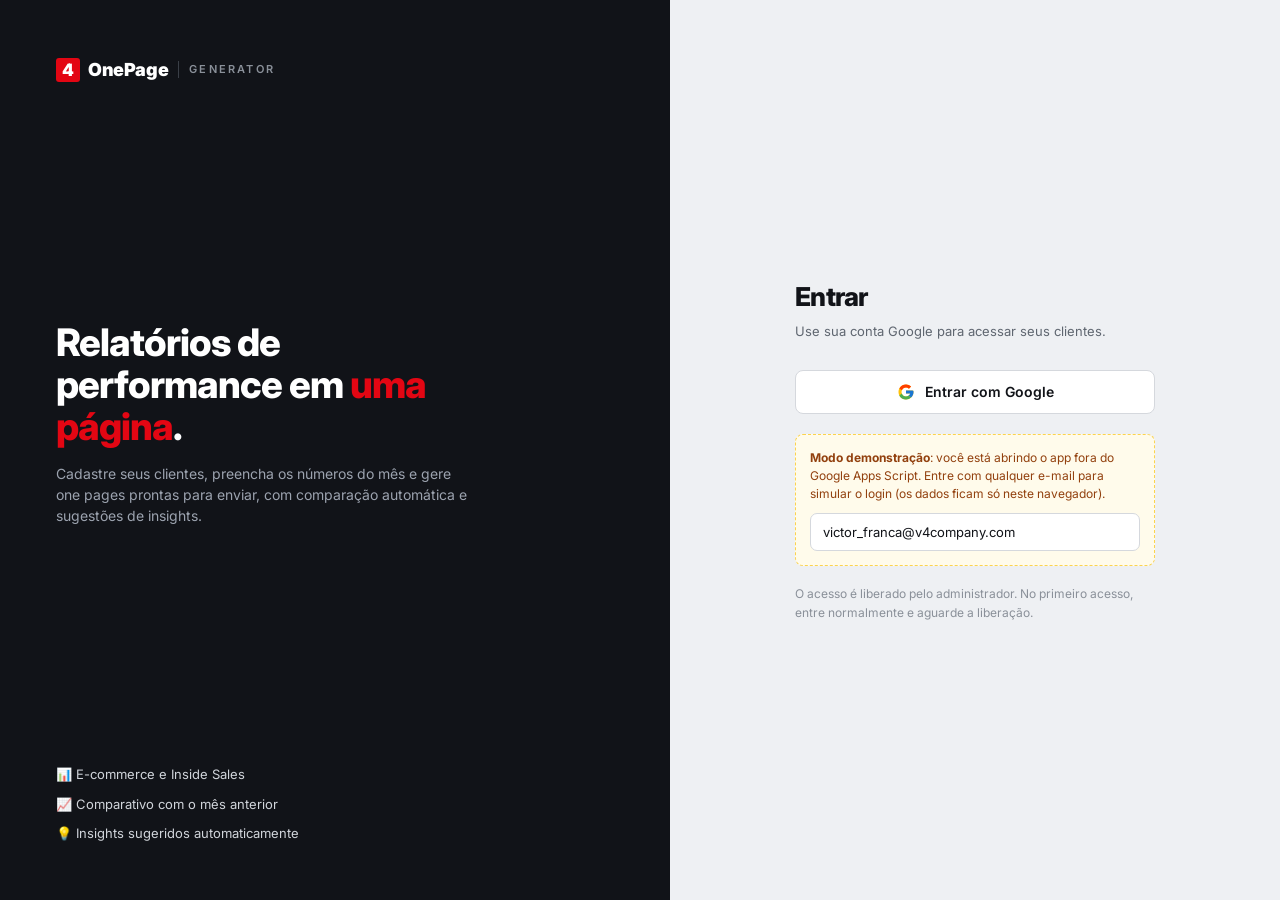
==== public/index.html @ 076dadac "OnePage Generator: app de one pages com Windsor e relatorio com IA - Login Google (Apps Script), cli" ====
<!DOCTYPE html>
<html lang="pt-BR">
<head>
<meta charset="UTF-8">
<meta name="viewport" content="width=device-width, initial-scale=1.0">
<title>OnePage Generator</title>
<link rel="icon" href="data:image/svg+xml,%3Csvg xmlns='http://www.w3.org/2000/svg' viewBox='0 0 32 32'%3E%3Crect width='32' height='32' rx='7' fill='%230a0a0a'/%3E%3Crect x='8' y='8' width='16' height='4' rx='1' fill='%23e84b1f'/%3E%3Crect x='8' y='15' width='16' height='2' rx='1' fill='%23fff'/%3E%3Crect x='8' y='20' width='10' height='2' rx='1' fill='%23fff'/%3E%3C/svg%3E">
<link rel="preconnect" href="https://fonts.googleapis.com">
<link href="https://fonts.googleapis.com/css2?family=Inter:wght@300;400;500;600;700;800;900&display=swap" rel="stylesheet">
<link rel="stylesheet" href="css/app.css">
</head>
<body>
<div id="root"><div class="boot">Carregando…</div></div>
<div id="modal"></div>
<div id="toasts"></div>
<script>
// Mostra na tela qualquer erro que impeça o app de iniciar.
window.addEventListener('error', function (e) {
  var boot = document.querySelector('#root .boot');
  if (boot) boot.textContent = 'Erro ao iniciar: ' + (e.message || e) + ' (' + (e.filename || '').split('/').pop() + ' linha ' + (e.lineno || '?') + ')';
});
</script>
<script type="module" src="js/app.js"></script>
</body>
</html>
---- public/css/app.css ----
/* Design system V4 (mesmo padrão visual da one page) */
:root {
  --ink: #111318;
  --paper: #EEF0F3;
  --accent: #E30613;
  --accent-dark: #B8050F;
  --accent-tint: #FFF1F1;
  --accent2: #3B5BFD;
  --accent2-tint: #EEF1FF;
  --text: #2B2F36;
  --muted: #5F6670;
  --muted2: #8A9099;
  --placeholder: #B8BDC4;
  --border: #E4E6EA;
  --border2: #D5D8DD;
  --line: #EEF0F2;
  --white: #ffffff;
  --success: #16A34A;
  --warn: #D97706;
  --danger: #DC2626;
  --surface: #ffffff;
  --surface2: #F7F8FA;
}
* { margin:0; padding:0; box-sizing:border-box; }
body { font-family:'Inter',Arial,sans-serif; background:var(--paper); color:var(--text); min-height:100vh; font-size:14px; line-height:1.5; }
button { font-family:inherit; }
.boot { min-height:100vh; display:flex; align-items:center; justify-content:center; color:var(--muted); font-size:13px; }

/* ── MARCA ── */
.brand { display:inline-flex; align-items:center; gap:8px; cursor:pointer; white-space:nowrap; }
.brand-mark { width:24px; height:24px; border-radius:3px; background:var(--accent); color:var(--white); font-weight:900; font-size:17px; line-height:24px; text-align:center; flex-shrink:0; }
.brand-name { font-size:16px; font-weight:900; letter-spacing:-.4px; color:var(--ink); }
.brand-sub { font-size:11px; font-weight:600; letter-spacing:2.2px; text-transform:uppercase; color:var(--muted2); padding-left:10px; margin-left:2px; border-left:1px solid var(--border2); }

/* ── TOPBAR ── */
.topbar { background:var(--white); padding:0 32px; height:60px; display:flex; align-items:center; gap:28px; position:sticky; top:0; z-index:50; border-bottom:2px solid var(--accent); }
.topnav { display:flex; gap:2px; flex:1; align-self:stretch; }
.nav-link { background:none; border:none; color:var(--muted); font-size:13px; font-weight:600; padding:0 14px; cursor:pointer; border-bottom:2px solid transparent; margin-bottom:-2px; }
.nav-link:hover { color:var(--ink); }
.nav-link.active { color:var(--ink); border-bottom-color:var(--ink); }
.nav-link .count { display:inline-block; min-width:17px; padding:0 5px; margin-left:6px; border-radius:9px; background:var(--accent); color:var(--white); font-size:10px; line-height:17px; text-align:center; }
.topbar-user { display:flex; align-items:center; gap:10px; color:var(--muted); font-size:12px; min-width:0; }
.topbar-user img, .avatar { width:28px; height:28px; border-radius:50%; object-fit:cover; flex-shrink:0; }
.avatar { background:var(--ink); color:var(--white); display:flex; align-items:center; justify-content:center; font-size:12px; font-weight:700; }
.topbar-user .who { overflow:hidden; text-overflow:ellipsis; white-space:nowrap; max-width:220px; }
.role-badge { font-size:10px; font-weight:700; letter-spacing:1.2px; text-transform:uppercase; padding:2px 7px; border-radius:4px; background:var(--accent); color:var(--white); }
.role-badge.admin { background:var(--accent2); }
.btn-ghost-dark { background:none; border:1px solid var(--border2); color:var(--muted); border-radius:6px; padding:5px 12px; font-size:12px; font-weight:600; cursor:pointer; }
.btn-ghost-dark:hover { border-color:var(--ink); color:var(--ink); }
.demo-banner { background:#fffbeb; border-bottom:1px solid #fde68a; color:#92400e; font-size:12px; padding:8px 32px; text-align:center; }
.demo-banner code { background:#fef3c7; padding:1px 5px; border-radius:3px; }

/* ── MAIN ── */
.main { padding:36px 32px 80px; max-width:1100px; margin:0 auto; width:100%; }
.main.narrow { max-width:840px; }
.page-header { margin-bottom:28px; display:flex; align-items:flex-end; justify-content:space-between; gap:16px; flex-wrap:wrap; }
.page-header .eyebrow { font-size:11px; font-weight:600; letter-spacing:2.4px; text-transform:uppercase; color:var(--muted2); margin-bottom:8px; }
.page-header h1 { font-size:30px; font-weight:800; letter-spacing:-1px; line-height:1.1; color:var(--ink); }
.page-header h1 em { color:var(--accent); font-style:normal; }
.header-actions { display:flex; gap:8px; flex-wrap:wrap; }
.link-back { background:none; border:none; color:var(--muted); font-size:12px; font-weight:600; cursor:pointer; margin-bottom:14px; padding:0; }
.link-back:hover { color:var(--ink); }
.section-title { font-size:11px; font-weight:700; text-transform:uppercase; letter-spacing:2.2px; color:var(--muted); margin:28px 0 12px; display:flex; align-items:center; gap:8px; }
.section-title .dot, .form-section-title .dot { width:6px; height:6px; border-radius:50%; background:var(--accent); }

/* ── BUTTONS ── */
.btn-primary { background:var(--accent); color:var(--white); border:none; border-radius:8px; padding:11px 22px; font-weight:700; font-size:13px; cursor:pointer; transition:background .15s; white-space:nowrap; }
.btn-primary:hover { background:var(--accent-dark); }
.btn-primary:disabled { opacity:.6; cursor:default; }
.btn-secondary { background:var(--white); color:var(--muted); border:1.5px solid var(--border2); border-radius:8px; padding:10px 18px; font-size:13px; font-weight:600; cursor:pointer; transition:all .15s; white-space:nowrap; }
.btn-secondary:hover { border-color:var(--ink); color:var(--ink); }
.btn-danger { background:none; color:var(--danger); border:1.5px solid #fecaca; border-radius:8px; padding:10px 18px; font-size:13px; font-weight:600; cursor:pointer; }
.btn-danger:hover { background:#fef2f2; }
.btn-sm { padding:6px 12px; font-size:12px; border-radius:6px; }
.btn-add { background:none; border:1.5px dashed var(--border2); border-radius:8px; padding:10px 20px; font-size:12px; font-weight:600; color:var(--muted); cursor:pointer; width:100%; margin-top:4px; transition:all .12s; }
.btn-add:hover { border-color:var(--accent2); color:var(--accent2); }
.btn-smart { background:var(--accent2-tint); color:var(--accent2); border:1.5px solid #C9D3FF; border-radius:20px; padding:5px 12px; font-size:11px; font-weight:700; cursor:pointer; white-space:nowrap; }
.btn-smart:hover { background:#DDE3FF; }
.icon-btn { background:none; border:1px solid transparent; border-radius:6px; width:28px; height:28px; cursor:pointer; color:var(--muted2); font-size:14px; display:inline-flex; align-items:center; justify-content:center; }
.icon-btn:hover { border-color:var(--border2); color:var(--ink); background:var(--white); }

/* ── LOGIN ── */
.login-wrap { min-height:100vh; display:grid; grid-template-columns:1.1fr 1fr; }
.login-side { background:var(--ink); color:var(--white); padding:56px; display:flex; flex-direction:column; justify-content:space-between; }
.login-side .brand-name { color:var(--white); font-size:18px; }
.login-side .brand-sub { color:var(--muted2); border-color:#3A3F47; }
.login-side h2 { font-size:38px; font-weight:800; letter-spacing:-1px; line-height:1.1; max-width:440px; }
.login-side h2 em { color:var(--accent); font-style:normal; }
.login-side p { color:#9ca3af; margin-top:16px; max-width:420px; font-size:14px; }
.login-feats { display:flex; flex-direction:column; gap:10px; color:#d1d5db; font-size:13px; }
.login-main { display:flex; align-items:center; justify-content:center; padding:40px 24px; }
.login-card { width:100%; max-width:360px; }
.login-card h1 { font-size:26px; font-weight:800; letter-spacing:-.8px; color:var(--ink); margin-bottom:6px; }
.login-card .sub { color:var(--muted); font-size:13px; margin-bottom:28px; }
.btn-google { width:100%; display:flex; align-items:center; justify-content:center; gap:10px; background:var(--white); border:1.5px solid var(--border2); border-radius:8px; padding:12px; font-size:14px; font-weight:600; cursor:pointer; color:var(--ink); transition:all .15s; }
.btn-google:hover { border-color:var(--ink); box-shadow:0 2px 8px rgba(0,0,0,.06); }
.login-note { margin-top:18px; font-size:12px; color:var(--muted2); line-height:1.6; }
.demo-box { margin-top:20px; padding:14px; border:1px dashed #fcd34d; background:#fffbeb; border-radius:8px; font-size:12px; color:#92400e; }
.demo-box .form-group { margin-top:10px; }
.state-card { max-width:460px; margin:12vh auto; background:var(--white); border:1px solid var(--border); border-radius:12px; padding:36px; text-align:center; }
.state-card .big { font-size:36px; margin-bottom:10px; }
.state-card h1 { font-size:22px; font-weight:800; color:var(--ink); margin-bottom:8px; letter-spacing:-.3px; }
.state-card p { color:var(--muted); font-size:13px; margin-bottom:22px; }

/* ── TOOLBAR / CLIENTS ── */
.toolbar { display:flex; gap:10px; margin-bottom:18px; flex-wrap:wrap; }
.toolbar .search { flex:1; min-width:200px; }
.input, .form-group input, .form-group select, .form-group textarea {
  border:1.5px solid var(--border2); border-radius:7px; padding:9px 12px; font-family:'Inter',sans-serif; font-size:13px;
  background:var(--white); color:var(--ink); outline:none; width:100%; line-height:1.4; transition:border-color .12s, box-shadow .12s;
}
select.input { width:auto; }
.input:focus, .form-group input:focus, .form-group select:focus, .form-group textarea:focus { border-color:var(--accent2); box-shadow:0 0 0 3px rgba(59,91,253,.12); }
.input::placeholder, .form-group input::placeholder, .form-group textarea::placeholder { color:var(--placeholder); }
.client-grid { display:grid; grid-template-columns:repeat(auto-fill,minmax(250px,1fr)); gap:14px; }
.client-card { background:var(--white); border:1px solid var(--border); border-radius:10px; padding:18px; cursor:pointer; transition:all .15s; display:flex; flex-direction:column; gap:4px; min-height:150px; }
.client-card:hover { border-color:var(--border2); box-shadow:0 4px 14px rgba(0,0,0,.05); transform:translateY(-1px); }
.cc-top { display:flex; justify-content:space-between; align-items:center; margin-bottom:6px; }
.type-pill { font-size:10px; font-weight:700; text-transform:uppercase; letter-spacing:1.4px; padding:3px 8px; border-radius:4px; background:var(--accent-tint); color:var(--accent); }
.type-pill.is { background:var(--accent2-tint); color:var(--accent2); }
.cc-name { font-size:18px; font-weight:800; letter-spacing:-.5px; color:var(--ink); }
.cc-meta { font-size:12px; color:var(--muted); }
.cc-foot { margin-top:auto; padding-top:12px; border-top:1px solid var(--line); font-size:12px; color:var(--muted); display:flex; justify-content:space-between; gap:8px; }
.cc-foot strong { color:var(--ink); }
.cc-owner { font-size:11px; color:var(--muted2); margin-top:4px; }
.empty { background:var(--white); border:1.5px dashed var(--border2); border-radius:10px; padding:44px 24px; text-align:center; color:var(--muted); }
.empty .big { font-size:30px; margin-bottom:8px; }
.empty h3 { color:var(--ink); font-size:15px; margin-bottom:4px; }
.empty p { font-size:13px; margin-bottom:16px; }

/* ── WINDSOR ── */
.windsor-box { margin-top:20px; padding-top:16px; border-top:1px solid var(--line); }
.windsor-head { display:flex; justify-content:space-between; align-items:center; margin-bottom:12px; }
.windsor-msg { font-size:12px; color:var(--muted); background:var(--surface2); border-radius:8px; padding:10px 12px; }
.link-btn { background:none; border:none; color:var(--accent2); font-size:12px; font-weight:600; cursor:pointer; padding:0; }
.link-btn:hover { text-decoration:underline; }
.form-group input.pulled, .form-group select.pulled { background:var(--accent2-tint); border-color:#AEBBFF; }
.w-picker { display:flex; flex-direction:column; gap:12px; }
.w-results { display:flex; flex-direction:column; gap:4px; max-height:220px; overflow-y:auto; }
.w-hint { font-size:12px; color:var(--muted2); padding:4px 2px; }
.w-row { display:flex; align-items:center; gap:10px; width:100%; text-align:left; background:var(--white); border:1px solid var(--border); border-radius:8px; padding:8px 10px; cursor:pointer; font-size:13px; color:var(--text); }
.w-row:hover { border-color:var(--accent2); background:var(--accent2-tint); }
.w-name { flex:1; min-width:0; overflow:hidden; text-overflow:ellipsis; white-space:nowrap; font-weight:600; color:var(--ink); }
.w-id { font-size:11px; color:var(--muted2); white-space:nowrap; }
.w-plat { font-size:9.5px; font-weight:700; letter-spacing:1.2px; text-transform:uppercase; padding:3px 7px; border-radius:4px; white-space:nowrap; flex-shrink:0; }
.w-plat.meta { background:#EEF1FF; color:#3B5BFD; }
.w-plat.google { background:#FFF6DB; color:#A16207; }
.w-plat.ga4 { background:#FFF1E6; color:#C2410C; }
.w-slots { display:flex; flex-direction:column; border:1px solid var(--border); border-radius:8px; overflow:hidden; }
.w-slot { display:flex; align-items:center; gap:10px; padding:9px 10px; font-size:13px; border-bottom:1px solid var(--line); background:var(--surface2); }
.w-slot:last-child { border-bottom:none; }
.w-slot.on { background:var(--white); }
.w-slot .w-plat { min-width:86px; text-align:center; }
.w-val { flex:1; min-width:0; overflow:hidden; text-overflow:ellipsis; white-space:nowrap; color:var(--ink); font-weight:600; }
.w-val small { color:var(--muted2); font-weight:500; margin-left:6px; }
.w-val em { color:var(--muted2); font-weight:400; }

/* ── RELATÓRIO COM IA ── */
.btn-ai { background:var(--ink); }
.btn-ai:hover { background:#000; }
.ai-steps { margin:16px 0 14px 18px; font-size:13px; color:var(--text); display:flex; flex-direction:column; gap:6px; }
.ai-progress { display:flex; flex-direction:column; align-items:center; gap:10px; padding:28px 0; text-align:center; font-weight:600; color:var(--ink); }
.ai-progress small { font-weight:400; color:var(--muted2); }
.ai-spinner { width:34px; height:34px; border-radius:50%; border:3px solid var(--line); border-top-color:var(--accent); animation:spin .9s linear infinite; }
@keyframes spin { to { transform:rotate(360deg); } }
.source-tag { font-size:11px; font-weight:600; color:var(--accent2); background:var(--accent2-tint); padding:4px 10px; border-radius:12px; }

/* ── ACESSOS ── */
.grant-row { display:grid; grid-template-columns:2fr 1fr auto; gap:12px; align-items:end; }
.role-help { margin-top:12px; font-size:12px; color:var(--muted); }
.input-sm { padding:5px 8px; font-size:12px; }

/* ── TABLE ── */
.card { background:var(--white); border:1px solid var(--border); border-radius:10px; overflow:hidden; }
.table { width:100%; border-collapse:collapse; }
.table th { font-size:10px; text-transform:uppercase; letter-spacing:1.8px; color:var(--muted2); padding:12px 14px 10px; text-align:left; border-bottom:1px solid var(--line); font-weight:600; background:var(--white); white-space:nowrap; }
.table td { padding:12px 14px; border-bottom:1px solid var(--line); font-size:13px; vertical-align:middle; }
.table tr:last-child td { border-bottom:none; }
.table tr.clickable { cursor:pointer; }
.table tr.clickable:hover td { background:var(--surface2); }
.table .actions-cell { text-align:right; white-space:nowrap; }
.table .muted { color:var(--muted2); font-size:12px; }
.person { display:flex; align-items:center; gap:10px; }
.person .avatar { background:var(--line); color:var(--muted); }
.person small { display:block; color:var(--muted2); font-size:11px; }
.status { font-size:11px; font-weight:700; padding:2px 8px; border-radius:10px; }
.status.on { background:#ecfdf5; color:var(--success); }
.status.off { background:#fef2f2; color:var(--danger); }
.pct-chip { font-size:11px; font-weight:700; padding:2px 7px; border-radius:4px; background:#f3f4f6; color:var(--muted); }
.pct-chip.ok { background:#ecfdf5; color:var(--success); }
.pct-chip.mid { background:#fffbeb; color:var(--warn); }
.pct-chip.low { background:#fef2f2; color:var(--danger); }
.table-scroll { overflow-x:auto; }

/* ── EVOLUÇÃO ── */
.evo { background:var(--white); border:1px solid var(--border); border-radius:10px; padding:18px 20px 12px; margin-bottom:8px; }
.evo-head { display:flex; justify-content:space-between; align-items:baseline; margin-bottom:12px; }
.evo-title { font-size:11px; font-weight:700; text-transform:uppercase; letter-spacing:2px; color:var(--muted2); }
.evo-bars { display:flex; align-items:flex-end; gap:8px; height:120px; }
.evo-col { flex:1; display:flex; flex-direction:column; align-items:center; justify-content:flex-end; height:100%; min-width:0; }
.evo-bar { width:100%; max-width:46px; background:#F7C4C7; border-radius:4px 4px 0 0; min-height:2px; position:relative; }
.evo-col:last-child .evo-bar { background:var(--accent); }
.evo-bar.is { background:#C9D3FF; }
.evo-col:last-child .evo-bar.is { background:var(--accent2); }
.evo-val { font-size:10px; font-weight:700; color:var(--ink); margin-bottom:4px; white-space:nowrap; }
.evo-lbl { font-size:10px; color:var(--muted2); margin-top:6px; font-weight:600; white-space:nowrap; }
.notes { background:var(--white); border:1px solid var(--border); border-radius:10px; padding:14px 18px; font-size:13px; color:var(--text); white-space:pre-wrap; }

/* ── EDITOR (formulário do exemplo) ── */
.type-selector { display:grid; grid-template-columns:1fr 1fr; gap:12px; margin-bottom:28px; }
.type-btn { border:1.5px solid var(--border2); background:var(--surface); border-radius:10px; padding:18px 20px; cursor:pointer; transition:all .15s; text-align:left; position:relative; }
.type-btn:hover { border-color:var(--muted2); }
.type-btn.active { border-color:var(--accent); background:var(--accent-tint); }
.type-btn .tb-icon { font-size:22px; margin-bottom:8px; display:block; }
.type-btn .tb-name { font-size:15px; font-weight:800; color:var(--ink); display:block; margin-bottom:3px; letter-spacing:-.2px; }
.type-btn .tb-desc { font-size:12px; color:var(--muted); line-height:1.4; }
.type-btn .tb-check { position:absolute; top:14px; right:14px; width:18px; height:18px; border-radius:50%; border:2px solid var(--border2); display:flex; align-items:center; justify-content:center; }
.type-btn.active .tb-check { background:var(--accent); border-color:var(--accent); }
.type-btn.active .tb-check::after { content:''; width:6px; height:6px; background:var(--white); border-radius:50%; }
.form-section { margin-bottom:22px; background:var(--surface); border:1px solid var(--border); border-radius:10px; overflow:hidden; }
.form-section-header { padding:14px 20px 12px; border-bottom:1px solid var(--line); display:flex; align-items:center; justify-content:space-between; gap:12px; background:var(--white); flex-wrap:wrap; }
.form-section-title { font-size:11px; font-weight:700; text-transform:uppercase; letter-spacing:2.2px; color:var(--muted); display:flex; align-items:center; gap:8px; }
.form-section-title .opt { font-weight:400; color:var(--muted2); font-size:11px; text-transform:none; letter-spacing:0; }
.form-section-hint { font-size:11px; color:var(--muted2); }
.form-section-body { padding:20px; }
.form-grid { display:grid; grid-template-columns:1fr 1fr; gap:14px; }
.form-grid.cols-3 { grid-template-columns:1fr 1fr 1fr; }
.form-grid.cr { grid-template-columns:2fr 1fr 1fr; margin-bottom:10px; }
.form-grid + .form-grid { margin-top:14px; }
.form-group { display:flex; flex-direction:column; gap:5px; min-width:0; }
.form-group label { font-size:10.5px; font-weight:600; color:var(--muted); text-transform:uppercase; letter-spacing:1.4px; }
.form-group label .opt { color:var(--muted2); font-weight:400; text-transform:none; letter-spacing:0; }
.form-group textarea { resize:vertical; min-height:72px; }
.form-group input[readonly] { background:var(--surface2); color:var(--muted); }
.form-group.full { grid-column:1 / -1; }
.auto-badge { font-size:10px; font-weight:600; background:var(--accent2-tint); color:var(--accent2); padding:2px 7px; border-radius:4px; letter-spacing:.3px; text-transform:none; }
.toggle-row { display:flex; align-items:center; gap:6px; margin-bottom:14px; flex-wrap:wrap; }
.toggle-tip { font-size:11px; font-weight:600; color:var(--muted); margin-right:2px; }
.toggle-chip { font-size:11px; font-weight:600; padding:4px 10px; border-radius:20px; border:1.5px solid var(--border2); cursor:pointer; background:var(--white); color:var(--muted); user-select:none; }
.toggle-chip.active { background:#f0fdf4; border-color:var(--success); color:var(--success); }
.toggle-chip.inactive { background:#fef2f2; border-color:#fca5a5; color:var(--danger); text-decoration:line-through; }
.form-group.off { opacity:.4; }
.criativo-row, .insight-row { background:var(--surface2); border:1px solid var(--border); border-radius:8px; padding:14px; margin-bottom:10px; }
.criativo-row-title { font-size:11px; font-weight:700; text-transform:uppercase; letter-spacing:1.8px; color:var(--muted); margin-bottom:12px; }
.insight-head { display:flex; justify-content:space-between; align-items:center; margin-bottom:10px; }
.insight-type-selector { display:flex; gap:8px; }
.ins-type-btn { padding:5px 12px; border-radius:20px; border:1.5px solid var(--border2); font-size:11px; font-weight:600; cursor:pointer; background:var(--white); color:var(--muted); }
.insight-row[data-tipo="pos"] .ins-type-btn[data-t="pos"] { background:#f0fdf4; border-color:var(--success); color:var(--success); }
.insight-row[data-tipo="opp"] .ins-type-btn[data-t="opp"] { background:#fffbeb; border-color:var(--warn); color:var(--warn); }
.insight-row.new { animation:flash 1.2s ease-out; }
@keyframes flash { from { box-shadow:0 0 0 3px rgba(59,91,253,.35); } to { box-shadow:0 0 0 0 rgba(59,91,253,0); } }
.checks { border:1px solid #fde68a; background:#fffbeb; border-radius:10px; padding:14px 18px; margin-bottom:22px; font-size:12px; color:#92400e; }
.checks strong { display:block; margin-bottom:4px; font-size:12px; }
.checks ul { padding-left:18px; }
.checks.ok { border-color:#bbf7d0; background:#f0fdf4; color:#166534; }
.editor-actions { display:flex; gap:10px; margin-top:28px; flex-wrap:wrap; position:sticky; bottom:0; background:linear-gradient(transparent, var(--paper) 30%); padding:20px 0 16px; }
.editor-actions .spacer { flex:1; }

/* ── REPORT VIEW ── */
.back-bar { display:flex; align-items:center; gap:10px; padding:12px 32px; background:var(--white); border-bottom:1px solid var(--border); position:sticky; top:60px; z-index:40; flex-wrap:wrap; }
.back-bar .spacer { flex:1; }
.btn-back { background:none; border:1.5px solid var(--border2); border-radius:7px; padding:7px 16px; font-size:12px; font-weight:600; cursor:pointer; color:var(--muted); }
.btn-back:hover { border-color:var(--ink); color:var(--ink); }
.btn-print { background:var(--ink); color:var(--white); border:none; border-radius:7px; padding:8px 16px; font-weight:700; font-size:12px; cursor:pointer; }
.btn-dl { background:var(--accent); color:var(--white); border:none; border-radius:7px; padding:8px 16px; font-weight:700; font-size:12px; cursor:pointer; }

/* ── MODAL / TOAST ── */
.modal-bg { position:fixed; inset:0; background:rgba(10,10,10,.45); display:flex; align-items:flex-start; justify-content:center; padding:8vh 16px 16px; z-index:100; overflow-y:auto; }
.modal { background:var(--white); border-radius:12px; width:100%; max-width:560px; box-shadow:0 20px 60px rgba(0,0,0,.2); }
.modal-head { padding:20px 24px 0; }
.modal-head h2 { font-size:20px; font-weight:800; letter-spacing:-.5px; color:var(--ink); }
.modal-head p { font-size:12px; color:var(--muted); margin-top:2px; }
.modal-body { padding:20px 24px; }
.modal-actions { padding:16px 24px; border-top:1px solid var(--border); display:flex; gap:8px; }
.modal-actions .spacer { flex:1; }
#toasts { position:fixed; bottom:20px; left:50%; transform:translateX(-50%); display:flex; flex-direction:column; gap:8px; z-index:200; align-items:center; pointer-events:none; }
.toast { background:var(--ink); color:var(--white); padding:10px 18px; border-radius:8px; font-size:13px; font-weight:500; box-shadow:0 8px 24px rgba(0,0,0,.2); animation:pop .2s ease-out; max-width:90vw; }
.toast.err { background:var(--danger); }
@keyframes pop { from { opacity:0; transform:translateY(8px); } to { opacity:1; transform:none; } }

/* ── RESPONSIVO ── */
@media (max-width:760px) {
  .topbar { padding:0 12px; gap:8px; }
  .brand-name { font-size:14px; }
  .brand-sub, .topbar-user .who, .topbar-user .role-badge, .topbar-user .avatar { display:none; }
  .topnav { gap:0; min-width:0; }
  .nav-link { padding:0 8px; white-space:nowrap; }
  .main { padding:24px 16px 80px; }
  .back-bar { padding:10px 16px; }
  .demo-banner { padding:8px 16px; }
  .form-grid, .form-grid.cols-3, .form-grid.cr, .type-selector, .grant-row { grid-template-columns:1fr; }
  .login-wrap { grid-template-columns:1fr; }
  .login-side { padding:32px 24px; gap:28px; }
  .login-side h2 { font-size:28px; }
  .table .hide-sm { display:none; }
}

@media print {
  .no-print, .topbar, .demo-banner, #toasts { display:none !important; }
  body { background:#fff; }
}
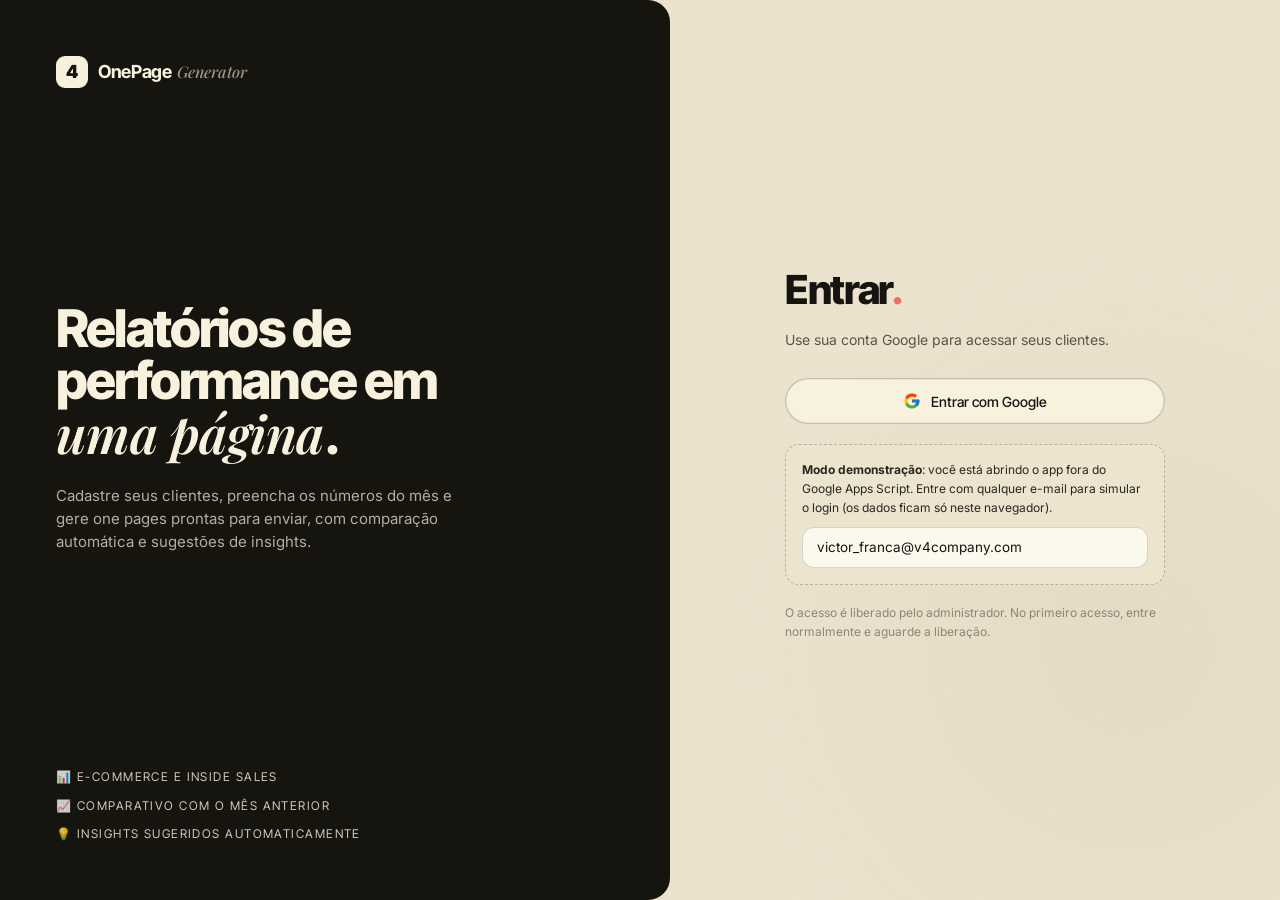
==== commit f35b2cb5: "Telas do app no design system Open Design - Papel pergaminho com textura, cartões "bone", botões em " ====
--- a/public/index.html
+++ b/public/index.html
@@ -4,9 +4,11 @@
 <meta charset="UTF-8">
 <meta name="viewport" content="width=device-width, initial-scale=1.0">
 <title>OnePage Generator</title>
-<link rel="icon" href="data:image/svg+xml,%3Csvg xmlns='http://www.w3.org/2000/svg' viewBox='0 0 32 32'%3E%3Crect width='32' height='32' rx='7' fill='%230a0a0a'/%3E%3Crect x='8' y='8' width='16' height='4' rx='1' fill='%23e84b1f'/%3E%3Crect x='8' y='15' width='16' height='2' rx='1' fill='%23fff'/%3E%3Crect x='8' y='20' width='10' height='2' rx='1' fill='%23fff'/%3E%3C/svg%3E">
+<meta name="theme-color" content="#efe7d2">
+<link rel="icon" href="data:image/svg+xml,%3Csvg xmlns='http://www.w3.org/2000/svg' viewBox='0 0 32 32'%3E%3Crect width='32' height='32' rx='9' fill='%2315140f'/%3E%3Ctext x='16' y='23' text-anchor='middle' font-family='Arial' font-weight='900' font-size='20' fill='%23f7f1de'%3E4%3C/text%3E%3Ccircle cx='26' cy='24' r='2.5' fill='%23ed6f5c'/%3E%3C/svg%3E">
 <link rel="preconnect" href="https://fonts.googleapis.com">
-<link href="https://fonts.googleapis.com/css2?family=Inter:wght@300;400;500;600;700;800;900&display=swap" rel="stylesheet">
+<link rel="preconnect" href="https://fonts.gstatic.com" crossorigin>
+<link href="https://fonts.googleapis.com/css2?family=Inter:wght@400;500;600;700;800;900&family=Inter+Tight:wght@500;600;700;800;900&family=Playfair+Display:ital,wght@1,500;1,600;1,700&family=JetBrains+Mono:wght@400;500&display=swap" rel="stylesheet">
 <link rel="stylesheet" href="css/app.css">
 </head>
 <body>
--- a/public/css/app.css
+++ b/public/css/app.css
@@ -1,301 +1,362 @@
-/* Design system V4 (mesmo padrão visual da one page) */
+/* Design system "Open Design" (pasta designsystem/): papel pergaminho com textura, títulos em Inter Tight
+   com itálicos em Playfair Display, coral como destaque, cartões "bone" e botões em pílula.
+   A one page do cliente segue o padrão V4 próprio (REPORT_CSS em report.js). */
 :root {
-  --ink: #111318;
-  --paper: #EEF0F3;
-  --accent: #E30613;
-  --accent-dark: #B8050F;
-  --accent-tint: #FFF1F1;
-  --accent2: #3B5BFD;
-  --accent2-tint: #EEF1FF;
-  --text: #2B2F36;
-  --muted: #5F6670;
-  --muted2: #8A9099;
-  --placeholder: #B8BDC4;
-  --border: #E4E6EA;
-  --border2: #D5D8DD;
-  --line: #EEF0F2;
-  --white: #ffffff;
-  --success: #16A34A;
-  --warn: #D97706;
-  --danger: #DC2626;
-  --surface: #ffffff;
-  --surface2: #F7F8FA;
+  --ink: #15140f;
+  --ink-soft: #2a2620;
+  --paper: #efe7d2;
+  --paper-warm: #ece4cf;
+  --paper-dark: #ddd2b6;
+  --bone: #f7f1de;
+  --accent: #ed6f5c;
+  --accent-dark: #e25e4a;
+  --accent-tint: #f6d8cc;
+  --accent2: #6e7448;
+  --accent2-tint: #e2dfc4;
+  --mustard: #e9b94a;
+  --mustard-tint: #f2e1b0;
+  --text: #2a2620;
+  --muted: #5a5448;
+  --muted2: #8b8676;
+  --placeholder: #a9a392;
+  --border: rgba(21, 20, 15, .16);
+  --border2: rgba(21, 20, 15, .24);
+  --line: rgba(21, 20, 15, .08);
+  --white: #f7f1de;
+  --field: #fbf8ee;
+  --success: #4f7a37;
+  --warn: #a8740f;
+  --danger: #c2412d;
+  --surface: #f7f1de;
+  --surface2: #ece4cf;
+  --shadow: 0 30px 60px -30px rgba(21, 20, 15, .18), inset 0 0 0 1px rgba(21, 20, 15, .06);
+  --serif: "Playfair Display", "Times New Roman", serif;
+  --sans: "Inter Tight", "Inter", system-ui, sans-serif;
+  --body: "Inter", system-ui, sans-serif;
+  --mono: "JetBrains Mono", "SF Mono", Menlo, monospace;
 }
 * { margin:0; padding:0; box-sizing:border-box; }
-body { font-family:'Inter',Arial,sans-serif; background:var(--paper); color:var(--text); min-height:100vh; font-size:14px; line-height:1.5; }
+body { font-family:var(--body); background:var(--paper); color:var(--text); min-height:100vh; font-size:14px; line-height:1.55; -webkit-font-smoothing:antialiased; }
+/* textura de papel do design system (fica por cima, sem capturar cliques) */
+body::before { content:""; position:fixed; inset:0; pointer-events:none; z-index:1; mix-blend-mode:multiply; opacity:.92;
+  background-image:radial-gradient(circle at 12% 18%, rgba(106,92,56,.07) 0, transparent 28%), radial-gradient(circle at 88% 72%, rgba(106,92,56,.06) 0, transparent 32%),
+    url("data:image/svg+xml;utf8,<svg xmlns='http://www.w3.org/2000/svg' width='240' height='240'><filter id='n'><feTurbulence type='fractalNoise' baseFrequency='0.85' numOctaves='2' stitchTiles='stitch'/><feColorMatrix values='0 0 0 0 0.18  0 0 0 0 0.16  0 0 0 0 0.12  0 0 0 0.06 0'/></filter><rect width='100%' height='100%' filter='url(%23n)'/></svg>");
+  background-size:auto, auto, 240px 240px; }
 button { font-family:inherit; }
-.boot { min-height:100vh; display:flex; align-items:center; justify-content:center; color:var(--muted); font-size:13px; }
+.boot { min-height:100vh; display:flex; align-items:center; justify-content:center; color:var(--muted); font-size:13px; font-family:var(--mono); letter-spacing:.04em; }
 
 /* ── MARCA ── */
-.brand { display:inline-flex; align-items:center; gap:8px; cursor:pointer; white-space:nowrap; }
-.brand-mark { width:24px; height:24px; border-radius:3px; background:var(--accent); color:var(--white); font-weight:900; font-size:17px; line-height:24px; text-align:center; flex-shrink:0; }
-.brand-name { font-size:16px; font-weight:900; letter-spacing:-.4px; color:var(--ink); }
-.brand-sub { font-size:11px; font-weight:600; letter-spacing:2.2px; text-transform:uppercase; color:var(--muted2); padding-left:10px; margin-left:2px; border-left:1px solid var(--border2); }
+.brand { display:inline-flex; align-items:center; gap:10px; cursor:pointer; white-space:nowrap; }
+.brand-mark { width:32px; height:32px; border-radius:9px; background:var(--ink); color:var(--bone); font-family:var(--sans); font-weight:900; font-size:18px; line-height:32px; text-align:center; flex-shrink:0; }
+.brand-name { font-family:var(--sans); font-size:18px; font-weight:700; letter-spacing:-.02em; color:var(--ink); }
+.brand-sub { font-family:var(--serif); font-style:italic; font-size:16px; font-weight:500; color:var(--muted); margin-left:-4px; }
 
 /* ── TOPBAR ── */
-.topbar { background:var(--white); padding:0 32px; height:60px; display:flex; align-items:center; gap:28px; position:sticky; top:0; z-index:50; border-bottom:2px solid var(--accent); }
-.topnav { display:flex; gap:2px; flex:1; align-self:stretch; }
-.nav-link { background:none; border:none; color:var(--muted); font-size:13px; font-weight:600; padding:0 14px; cursor:pointer; border-bottom:2px solid transparent; margin-bottom:-2px; }
-.nav-link:hover { color:var(--ink); }
-.nav-link.active { color:var(--ink); border-bottom-color:var(--ink); }
-.nav-link .count { display:inline-block; min-width:17px; padding:0 5px; margin-left:6px; border-radius:9px; background:var(--accent); color:var(--white); font-size:10px; line-height:17px; text-align:center; }
+.topbar { background:var(--paper); padding:0 40px; height:66px; display:flex; align-items:center; gap:36px; position:sticky; top:0; z-index:50; border-bottom:1px solid var(--border); }
+.topnav { display:flex; gap:6px; flex:1; align-self:stretch; }
+.nav-link { background:none; border:none; color:var(--ink-soft); font-size:14px; font-weight:500; padding:0 12px; cursor:pointer; position:relative; }
+.nav-link:hover { color:var(--accent); }
+.nav-link.active { color:var(--accent); }
+.nav-link.active::after { content:""; position:absolute; left:12px; right:12px; bottom:14px; height:1px; background:var(--accent); }
+.nav-link .count { display:inline-block; min-width:18px; padding:0 5px; margin-left:6px; border-radius:999px; background:var(--accent); color:var(--bone); font-size:10px; line-height:18px; text-align:center; font-family:var(--mono); }
 .topbar-user { display:flex; align-items:center; gap:10px; color:var(--muted); font-size:12px; min-width:0; }
-.topbar-user img, .avatar { width:28px; height:28px; border-radius:50%; object-fit:cover; flex-shrink:0; }
-.avatar { background:var(--ink); color:var(--white); display:flex; align-items:center; justify-content:center; font-size:12px; font-weight:700; }
-.topbar-user .who { overflow:hidden; text-overflow:ellipsis; white-space:nowrap; max-width:220px; }
-.role-badge { font-size:10px; font-weight:700; letter-spacing:1.2px; text-transform:uppercase; padding:2px 7px; border-radius:4px; background:var(--accent); color:var(--white); }
+.topbar-user img, .avatar { width:30px; height:30px; border-radius:50%; object-fit:cover; flex-shrink:0; }
+.avatar { background:var(--ink); color:var(--bone); display:flex; align-items:center; justify-content:center; font-size:12px; font-weight:700; font-family:var(--sans); }
+.topbar-user .who { overflow:hidden; text-overflow:ellipsis; white-space:nowrap; max-width:220px; font-family:var(--mono); font-size:11.5px; }
+.role-badge { font-family:var(--sans); font-size:10px; font-weight:600; letter-spacing:.16em; text-transform:uppercase; padding:4px 10px; border-radius:999px; background:var(--ink); color:var(--bone); }
 .role-badge.admin { background:var(--accent2); }
-.btn-ghost-dark { background:none; border:1px solid var(--border2); color:var(--muted); border-radius:6px; padding:5px 12px; font-size:12px; font-weight:600; cursor:pointer; }
-.btn-ghost-dark:hover { border-color:var(--ink); color:var(--ink); }
-.demo-banner { background:#fffbeb; border-bottom:1px solid #fde68a; color:#92400e; font-size:12px; padding:8px 32px; text-align:center; }
-.demo-banner code { background:#fef3c7; padding:1px 5px; border-radius:3px; }
+.btn-ghost-dark { background:transparent; border:1px solid var(--border2); color:var(--ink); border-radius:999px; padding:6px 14px; font-size:12px; font-weight:500; cursor:pointer; font-family:var(--sans); }
+.btn-ghost-dark:hover { background:rgba(21,20,15,.05); }
+.demo-banner { background:var(--paper-dark); border-bottom:1px solid var(--border); color:var(--ink-soft); font-family:var(--sans); font-size:11px; letter-spacing:.06em; padding:8px 40px; text-align:center; position:relative; z-index:2; }
+.demo-banner code { font-family:var(--mono); background:var(--paper); padding:1px 5px; border-radius:4px; }
 
 /* ── MAIN ── */
-.main { padding:36px 32px 80px; max-width:1100px; margin:0 auto; width:100%; }
-.main.narrow { max-width:840px; }
-.page-header { margin-bottom:28px; display:flex; align-items:flex-end; justify-content:space-between; gap:16px; flex-wrap:wrap; }
-.page-header .eyebrow { font-size:11px; font-weight:600; letter-spacing:2.4px; text-transform:uppercase; color:var(--muted2); margin-bottom:8px; }
-.page-header h1 { font-size:30px; font-weight:800; letter-spacing:-1px; line-height:1.1; color:var(--ink); }
-.page-header h1 em { color:var(--accent); font-style:normal; }
-.header-actions { display:flex; gap:8px; flex-wrap:wrap; }
-.link-back { background:none; border:none; color:var(--muted); font-size:12px; font-weight:600; cursor:pointer; margin-bottom:14px; padding:0; }
-.link-back:hover { color:var(--ink); }
-.section-title { font-size:11px; font-weight:700; text-transform:uppercase; letter-spacing:2.2px; color:var(--muted); margin:28px 0 12px; display:flex; align-items:center; gap:8px; }
+.main { padding:44px 40px 90px; max-width:1180px; margin:0 auto; width:100%; position:relative; }
+.main.narrow { max-width:880px; }
+.page-header { margin-bottom:34px; display:flex; align-items:flex-end; justify-content:space-between; gap:18px; flex-wrap:wrap; }
+.page-header .eyebrow { font-family:var(--sans); font-size:10.5px; font-weight:600; letter-spacing:.18em; text-transform:uppercase; color:var(--accent); margin-bottom:14px; display:flex; align-items:center; gap:12px; }
+.page-header .eyebrow::before { content:""; width:24px; height:1px; background:var(--accent); flex-shrink:0; }
+.page-header h1 { font-family:var(--sans); font-size:clamp(34px, 4.2vw, 50px); font-weight:800; letter-spacing:-.035em; line-height:1; color:var(--ink); }
+.page-header h1 em { font-family:var(--serif); font-style:italic; font-weight:600; letter-spacing:-.01em; color:var(--ink); }
+.page-header h1::after { content:"."; color:var(--accent); }
+.header-actions { display:flex; gap:10px; flex-wrap:wrap; align-items:center; }
+.link-back { background:none; border:none; color:var(--muted); font-family:var(--sans); font-size:11px; font-weight:600; letter-spacing:.14em; text-transform:uppercase; cursor:pointer; margin-bottom:18px; padding:0; }
+.link-back:hover { color:var(--accent); }
+.section-title { font-family:var(--sans); font-size:10.5px; font-weight:600; text-transform:uppercase; letter-spacing:.18em; color:var(--muted2); margin:36px 0 16px; padding-top:14px; border-top:1px solid var(--border); display:flex; align-items:center; gap:10px; }
 .section-title .dot, .form-section-title .dot { width:6px; height:6px; border-radius:50%; background:var(--accent); }
 
 /* ── BUTTONS ── */
-.btn-primary { background:var(--accent); color:var(--white); border:none; border-radius:8px; padding:11px 22px; font-weight:700; font-size:13px; cursor:pointer; transition:background .15s; white-space:nowrap; }
-.btn-primary:hover { background:var(--accent-dark); }
-.btn-primary:disabled { opacity:.6; cursor:default; }
-.btn-secondary { background:var(--white); color:var(--muted); border:1.5px solid var(--border2); border-radius:8px; padding:10px 18px; font-size:13px; font-weight:600; cursor:pointer; transition:all .15s; white-space:nowrap; }
-.btn-secondary:hover { border-color:var(--ink); color:var(--ink); }
-.btn-danger { background:none; color:var(--danger); border:1.5px solid #fecaca; border-radius:8px; padding:10px 18px; font-size:13px; font-weight:600; cursor:pointer; }
-.btn-danger:hover { background:#fef2f2; }
-.btn-sm { padding:6px 12px; font-size:12px; border-radius:6px; }
-.btn-add { background:none; border:1.5px dashed var(--border2); border-radius:8px; padding:10px 20px; font-size:12px; font-weight:600; color:var(--muted); cursor:pointer; width:100%; margin-top:4px; transition:all .12s; }
-.btn-add:hover { border-color:var(--accent2); color:var(--accent2); }
-.btn-smart { background:var(--accent2-tint); color:var(--accent2); border:1.5px solid #C9D3FF; border-radius:20px; padding:5px 12px; font-size:11px; font-weight:700; cursor:pointer; white-space:nowrap; }
-.btn-smart:hover { background:#DDE3FF; }
-.icon-btn { background:none; border:1px solid transparent; border-radius:6px; width:28px; height:28px; cursor:pointer; color:var(--muted2); font-size:14px; display:inline-flex; align-items:center; justify-content:center; }
-.icon-btn:hover { border-color:var(--border2); color:var(--ink); background:var(--white); }
+.btn-primary { background:var(--accent); color:#fff; border:1px solid transparent; border-radius:999px; padding:12px 22px; font-family:var(--sans); font-weight:500; font-size:14px; letter-spacing:-.005em; cursor:pointer; box-shadow:0 14px 26px -16px var(--accent); transition:transform .18s ease, background .18s ease; white-space:nowrap; }
+.btn-primary:hover { background:var(--accent-dark); transform:translateY(-1px); }
+.btn-primary:disabled { opacity:.6; cursor:default; transform:none; }
+.btn-secondary { background:transparent; color:var(--ink); border:1px solid var(--border2); border-radius:999px; padding:11px 20px; font-family:var(--sans); font-size:14px; font-weight:500; cursor:pointer; transition:background .18s ease; white-space:nowrap; }
+.btn-secondary:hover { background:rgba(21,20,15,.05); }
+.btn-danger { background:transparent; color:var(--danger); border:1px solid rgba(194,65,45,.4); border-radius:999px; padding:11px 20px; font-family:var(--sans); font-size:14px; font-weight:500; cursor:pointer; }
+.btn-danger:hover { background:var(--accent-tint); }
+.btn-sm { padding:6px 14px; font-size:12.5px; }
+.btn-add { background:none; border:1px dashed var(--border2); border-radius:14px; padding:12px 20px; font-family:var(--sans); font-size:12px; font-weight:600; letter-spacing:.06em; color:var(--muted); cursor:pointer; width:100%; margin-top:4px; transition:all .12s; }
+.btn-add:hover { border-color:var(--accent); color:var(--accent); }
+.btn-smart { background:transparent; color:var(--ink); border:1px solid var(--border2); border-radius:999px; padding:6px 14px; font-family:var(--sans); font-size:12px; font-weight:500; cursor:pointer; white-space:nowrap; }
+.btn-smart:hover { background:var(--ink); color:var(--bone); }
+.icon-btn { background:none; border:1px solid transparent; border-radius:999px; width:30px; height:30px; cursor:pointer; color:var(--muted2); font-size:14px; display:inline-flex; align-items:center; justify-content:center; }
+.icon-btn:hover { border-color:var(--border2); color:var(--ink); background:var(--field); }
 
 /* ── LOGIN ── */
-.login-wrap { min-height:100vh; display:grid; grid-template-columns:1.1fr 1fr; }
-.login-side { background:var(--ink); color:var(--white); padding:56px; display:flex; flex-direction:column; justify-content:space-between; }
-.login-side .brand-name { color:var(--white); font-size:18px; }
-.login-side .brand-sub { color:var(--muted2); border-color:#3A3F47; }
-.login-side h2 { font-size:38px; font-weight:800; letter-spacing:-1px; line-height:1.1; max-width:440px; }
-.login-side h2 em { color:var(--accent); font-style:normal; }
-.login-side p { color:#9ca3af; margin-top:16px; max-width:420px; font-size:14px; }
-.login-feats { display:flex; flex-direction:column; gap:10px; color:#d1d5db; font-size:13px; }
+.login-wrap { min-height:100vh; display:grid; grid-template-columns:1.1fr 1fr; position:relative; z-index:2; }
+.login-side { background:var(--ink); color:var(--bone); padding:56px; display:flex; flex-direction:column; justify-content:space-between; border-radius:0 22px 22px 0; }
+.login-side .brand-mark { background:var(--bone); color:var(--ink); }
+.login-side .brand-name { color:var(--bone); }
+.login-side .brand-sub { color:rgba(247,241,222,.6); }
+.login-side h2 { font-family:var(--sans); font-size:52px; font-weight:800; letter-spacing:-.035em; line-height:1; max-width:460px; }
+.login-side h2 em { font-family:var(--serif); font-style:italic; font-weight:600; color:var(--bone); letter-spacing:-.01em; }
+.login-side p { color:rgba(247,241,222,.7); margin-top:22px; max-width:420px; font-size:15px; }
+.login-feats { display:flex; flex-direction:column; gap:10px; color:rgba(247,241,222,.82); font-family:var(--sans); font-size:12px; letter-spacing:.12em; text-transform:uppercase; }
 .login-main { display:flex; align-items:center; justify-content:center; padding:40px 24px; }
-.login-card { width:100%; max-width:360px; }
-.login-card h1 { font-size:26px; font-weight:800; letter-spacing:-.8px; color:var(--ink); margin-bottom:6px; }
-.login-card .sub { color:var(--muted); font-size:13px; margin-bottom:28px; }
-.btn-google { width:100%; display:flex; align-items:center; justify-content:center; gap:10px; background:var(--white); border:1.5px solid var(--border2); border-radius:8px; padding:12px; font-size:14px; font-weight:600; cursor:pointer; color:var(--ink); transition:all .15s; }
-.btn-google:hover { border-color:var(--ink); box-shadow:0 2px 8px rgba(0,0,0,.06); }
+.login-card { width:100%; max-width:380px; }
+.login-card h1 { font-family:var(--sans); font-size:40px; font-weight:800; letter-spacing:-.035em; color:var(--ink); margin-bottom:8px; }
+.login-card h1::after { content:"."; color:var(--accent); }
+.login-card .sub { color:var(--muted); font-size:14px; margin-bottom:28px; }
+.btn-google { width:100%; display:flex; align-items:center; justify-content:center; gap:10px; background:var(--bone); border:1px solid var(--border2); border-radius:999px; padding:13px; font-family:var(--sans); font-size:14px; font-weight:500; cursor:pointer; color:var(--ink); box-shadow:var(--shadow); transition:transform .18s ease; }
+.btn-google:hover { transform:translateY(-1px); }
 .login-note { margin-top:18px; font-size:12px; color:var(--muted2); line-height:1.6; }
-.demo-box { margin-top:20px; padding:14px; border:1px dashed #fcd34d; background:#fffbeb; border-radius:8px; font-size:12px; color:#92400e; }
+.demo-box { margin-top:20px; padding:16px; border:1px dashed var(--border2); background:var(--paper-warm); border-radius:14px; font-size:12px; color:var(--ink-soft); }
 .demo-box .form-group { margin-top:10px; }
-.state-card { max-width:460px; margin:12vh auto; background:var(--white); border:1px solid var(--border); border-radius:12px; padding:36px; text-align:center; }
+.state-card { max-width:480px; margin:12vh auto; background:var(--bone); border-radius:22px; box-shadow:var(--shadow); padding:40px; text-align:center; position:relative; z-index:2; }
 .state-card .big { font-size:36px; margin-bottom:10px; }
-.state-card h1 { font-size:22px; font-weight:800; color:var(--ink); margin-bottom:8px; letter-spacing:-.3px; }
-.state-card p { color:var(--muted); font-size:13px; margin-bottom:22px; }
+.state-card h1 { font-family:var(--sans); font-size:26px; font-weight:800; color:var(--ink); margin-bottom:10px; letter-spacing:-.03em; }
+.state-card p { color:var(--muted); font-size:13.5px; margin-bottom:24px; }
 
 /* ── TOOLBAR / CLIENTS ── */
-.toolbar { display:flex; gap:10px; margin-bottom:18px; flex-wrap:wrap; }
+.toolbar { display:flex; gap:10px; margin-bottom:22px; flex-wrap:wrap; }
 .toolbar .search { flex:1; min-width:200px; }
 .input, .form-group input, .form-group select, .form-group textarea {
-  border:1.5px solid var(--border2); border-radius:7px; padding:9px 12px; font-family:'Inter',sans-serif; font-size:13px;
-  background:var(--white); color:var(--ink); outline:none; width:100%; line-height:1.4; transition:border-color .12s, box-shadow .12s;
+  border:1px solid var(--border); border-radius:12px; padding:10px 14px; font-family:var(--body); font-size:13.5px;
+  background:var(--field); color:var(--ink); outline:none; width:100%; line-height:1.4; transition:border-color .12s, box-shadow .12s;
 }
+.toolbar .input { border-radius:999px; padding:11px 18px; }
 select.input { width:auto; }
-.input:focus, .form-group input:focus, .form-group select:focus, .form-group textarea:focus { border-color:var(--accent2); box-shadow:0 0 0 3px rgba(59,91,253,.12); }
+.input:focus, .form-group input:focus, .form-group select:focus, .form-group textarea:focus { border-color:var(--accent); box-shadow:0 0 0 3px rgba(237,111,92,.18); }
 .input::placeholder, .form-group input::placeholder, .form-group textarea::placeholder { color:var(--placeholder); }
-.client-grid { display:grid; grid-template-columns:repeat(auto-fill,minmax(250px,1fr)); gap:14px; }
-.client-card { background:var(--white); border:1px solid var(--border); border-radius:10px; padding:18px; cursor:pointer; transition:all .15s; display:flex; flex-direction:column; gap:4px; min-height:150px; }
-.client-card:hover { border-color:var(--border2); box-shadow:0 4px 14px rgba(0,0,0,.05); transform:translateY(-1px); }
-.cc-top { display:flex; justify-content:space-between; align-items:center; margin-bottom:6px; }
-.type-pill { font-size:10px; font-weight:700; text-transform:uppercase; letter-spacing:1.4px; padding:3px 8px; border-radius:4px; background:var(--accent-tint); color:var(--accent); }
+.client-grid { display:grid; grid-template-columns:repeat(auto-fill,minmax(260px,1fr)); gap:18px; }
+.client-card { background:var(--bone); border-radius:18px; box-shadow:var(--shadow); padding:22px 22px 18px; cursor:pointer; transition:transform .2s ease; display:flex; flex-direction:column; gap:4px; min-height:170px; }
+.client-card:hover { transform:translateY(-3px); }
+.cc-top { display:flex; justify-content:space-between; align-items:center; margin-bottom:10px; }
+.type-pill { font-family:var(--sans); font-size:9.5px; font-weight:600; text-transform:uppercase; letter-spacing:.16em; padding:4px 10px; border-radius:999px; background:var(--accent-tint); color:var(--accent-dark); }
 .type-pill.is { background:var(--accent2-tint); color:var(--accent2); }
-.cc-name { font-size:18px; font-weight:800; letter-spacing:-.5px; color:var(--ink); }
-.cc-meta { font-size:12px; color:var(--muted); }
-.cc-foot { margin-top:auto; padding-top:12px; border-top:1px solid var(--line); font-size:12px; color:var(--muted); display:flex; justify-content:space-between; gap:8px; }
-.cc-foot strong { color:var(--ink); }
-.cc-owner { font-size:11px; color:var(--muted2); margin-top:4px; }
-.empty { background:var(--white); border:1.5px dashed var(--border2); border-radius:10px; padding:44px 24px; text-align:center; color:var(--muted); }
-.empty .big { font-size:30px; margin-bottom:8px; }
-.empty h3 { color:var(--ink); font-size:15px; margin-bottom:4px; }
-.empty p { font-size:13px; margin-bottom:16px; }
+.cc-name { font-family:var(--sans); font-size:22px; font-weight:700; letter-spacing:-.02em; line-height:1.1; color:var(--ink); }
+.cc-meta { font-size:12.5px; color:var(--muted); }
+.cc-foot { margin-top:auto; padding-top:14px; border-top:1px solid var(--line); font-size:12px; color:var(--muted); display:flex; justify-content:space-between; gap:8px; font-family:var(--mono); }
+.cc-foot strong { color:var(--ink); font-weight:500; }
+.cc-owner { font-size:11px; color:var(--muted2); margin-top:4px; font-family:var(--mono); }
+.empty { background:transparent; border:1px dashed var(--border2); border-radius:22px; padding:52px 24px; text-align:center; color:var(--muted); }
+.empty .big { font-size:30px; margin-bottom:10px; }
+.empty h3 { font-family:var(--sans); color:var(--ink); font-size:20px; font-weight:700; letter-spacing:-.02em; margin-bottom:6px; }
+.empty p { font-size:13.5px; margin-bottom:18px; }
 
 /* ── WINDSOR ── */
-.windsor-box { margin-top:20px; padding-top:16px; border-top:1px solid var(--line); }
+.windsor-box { margin-top:22px; padding-top:18px; border-top:1px solid var(--border); }
 .windsor-head { display:flex; justify-content:space-between; align-items:center; margin-bottom:12px; }
-.windsor-msg { font-size:12px; color:var(--muted); background:var(--surface2); border-radius:8px; padding:10px 12px; }
-.link-btn { background:none; border:none; color:var(--accent2); font-size:12px; font-weight:600; cursor:pointer; padding:0; }
+.windsor-msg { font-size:12.5px; color:var(--muted); background:var(--paper-warm); border-radius:12px; padding:12px 14px; }
+.link-btn { background:none; border:none; color:var(--accent); font-family:var(--sans); font-size:12px; font-weight:600; cursor:pointer; padding:0; }
 .link-btn:hover { text-decoration:underline; }
-.form-group input.pulled, .form-group select.pulled { background:var(--accent2-tint); border-color:#AEBBFF; }
+.form-group input.pulled, .form-group select.pulled { background:#fdebd9; border-color:rgba(237,111,92,.5); }
 .w-picker { display:flex; flex-direction:column; gap:12px; }
-.w-results { display:flex; flex-direction:column; gap:4px; max-height:220px; overflow-y:auto; }
+.w-results { display:flex; flex-direction:column; gap:6px; max-height:220px; overflow-y:auto; }
 .w-hint { font-size:12px; color:var(--muted2); padding:4px 2px; }
-.w-row { display:flex; align-items:center; gap:10px; width:100%; text-align:left; background:var(--white); border:1px solid var(--border); border-radius:8px; padding:8px 10px; cursor:pointer; font-size:13px; color:var(--text); }
-.w-row:hover { border-color:var(--accent2); background:var(--accent2-tint); }
+.w-row { display:flex; align-items:center; gap:10px; width:100%; text-align:left; background:var(--field); border:1px solid var(--border); border-radius:12px; padding:9px 12px; cursor:pointer; font-size:13px; color:var(--text); }
+.w-row:hover { border-color:var(--accent); background:#fdf1ea; }
 .w-name { flex:1; min-width:0; overflow:hidden; text-overflow:ellipsis; white-space:nowrap; font-weight:600; color:var(--ink); }
-.w-id { font-size:11px; color:var(--muted2); white-space:nowrap; }
-.w-plat { font-size:9.5px; font-weight:700; letter-spacing:1.2px; text-transform:uppercase; padding:3px 7px; border-radius:4px; white-space:nowrap; flex-shrink:0; }
-.w-plat.meta { background:#EEF1FF; color:#3B5BFD; }
-.w-plat.google { background:#FFF6DB; color:#A16207; }
-.w-plat.ga4 { background:#FFF1E6; color:#C2410C; }
-.w-slots { display:flex; flex-direction:column; border:1px solid var(--border); border-radius:8px; overflow:hidden; }
-.w-slot { display:flex; align-items:center; gap:10px; padding:9px 10px; font-size:13px; border-bottom:1px solid var(--line); background:var(--surface2); }
+.w-id { font-size:11px; color:var(--muted2); white-space:nowrap; font-family:var(--mono); }
+.w-plat { font-family:var(--sans); font-size:9.5px; font-weight:600; letter-spacing:.14em; text-transform:uppercase; padding:3px 9px; border-radius:999px; white-space:nowrap; flex-shrink:0; }
+.w-plat.meta { background:rgba(21,20,15,.09); color:var(--ink); }
+.w-plat.google { background:var(--mustard-tint); color:#7a5508; }
+.w-plat.ga4 { background:var(--accent-tint); color:var(--accent-dark); }
+.w-plat.geral { background:var(--line); color:var(--muted); }
+.w-slots { display:flex; flex-direction:column; border:1px solid var(--border); border-radius:14px; overflow:hidden; }
+.w-slot { display:flex; align-items:center; gap:10px; padding:10px 12px; font-size:13px; border-bottom:1px solid var(--line); background:var(--paper-warm); }
 .w-slot:last-child { border-bottom:none; }
-.w-slot.on { background:var(--white); }
-.w-slot .w-plat { min-width:86px; text-align:center; }
+.w-slot.on { background:var(--field); }
+.w-slot .w-plat { min-width:92px; text-align:center; }
 .w-val { flex:1; min-width:0; overflow:hidden; text-overflow:ellipsis; white-space:nowrap; color:var(--ink); font-weight:600; }
-.w-val small { color:var(--muted2); font-weight:500; margin-left:6px; }
-.w-val em { color:var(--muted2); font-weight:400; }
+.w-val small { color:var(--muted2); font-weight:400; margin-left:6px; font-family:var(--mono); font-size:11px; }
+.w-val em { color:var(--muted2); font-weight:400; font-family:var(--serif); font-style:italic; }
 
 /* ── RELATÓRIO COM IA ── */
-.btn-ai { background:var(--ink); }
+.btn-ai { background:var(--ink); color:var(--bone); box-shadow:0 14px 26px -16px var(--ink); }
 .btn-ai:hover { background:#000; }
-.ai-steps { margin:16px 0 14px 18px; font-size:13px; color:var(--text); display:flex; flex-direction:column; gap:6px; }
-.ai-progress { display:flex; flex-direction:column; align-items:center; gap:10px; padding:28px 0; text-align:center; font-weight:600; color:var(--ink); }
-.ai-progress small { font-weight:400; color:var(--muted2); }
-.ai-spinner { width:34px; height:34px; border-radius:50%; border:3px solid var(--line); border-top-color:var(--accent); animation:spin .9s linear infinite; }
+.ai-steps { margin:18px 0 16px 20px; font-size:13.5px; color:var(--text); display:flex; flex-direction:column; gap:8px; }
+.ai-steps li::marker { font-family:var(--serif); font-style:italic; color:var(--accent); }
+.ai-progress { display:flex; flex-direction:column; align-items:center; gap:12px; padding:32px 0; text-align:center; font-family:var(--sans); font-weight:600; color:var(--ink); }
+.ai-progress small { font-family:var(--body); font-weight:400; color:var(--muted2); }
+.ai-spinner { width:38px; height:38px; border-radius:50%; border:1px dashed var(--border2); border-top:2px solid var(--accent); animation:spin .9s linear infinite; }
 @keyframes spin { to { transform:rotate(360deg); } }
-.source-tag { font-size:11px; font-weight:600; color:var(--accent2); background:var(--accent2-tint); padding:4px 10px; border-radius:12px; }
+.source-tag { font-family:var(--mono); font-size:10.5px; color:var(--accent2); background:var(--accent2-tint); padding:4px 10px; border-radius:999px; }
+
+/* ── ABAS DO RELATÓRIO / MELHORIAS ── */
+.report-tabs { display:flex; gap:6px; padding:0 40px; background:var(--paper); border-bottom:1px solid var(--border); position:relative; z-index:2; }
+.rtab { background:none; border:none; border-bottom:1px solid transparent; padding:14px 12px; font-family:var(--sans); font-size:13.5px; font-weight:500; color:var(--muted); cursor:pointer; margin-bottom:-1px; }
+.rtab:hover { color:var(--accent); }
+.rtab.active { color:var(--accent); border-bottom-color:var(--accent); }
+.rtab .count { display:inline-block; min-width:18px; padding:0 5px; margin-left:6px; border-radius:999px; background:var(--accent); color:var(--bone); font-size:10px; line-height:18px; text-align:center; font-family:var(--mono); }
+.camp-meta { font-family:var(--mono); font-size:11px; color:var(--muted); }
+.imp-list { margin-bottom:8px; }
+.imp { display:flex; gap:16px; padding:18px 22px; border-bottom:1px solid var(--line); cursor:pointer; align-items:flex-start; }
+.imp:last-child { border-bottom:none; }
+.imp:hover { background:rgba(21,20,15,.03); }
+.imp input { margin-top:4px; width:16px; height:16px; accent-color:var(--accent); flex-shrink:0; }
+.imp-body { flex:1; min-width:0; }
+.imp-top { display:flex; align-items:center; gap:8px; flex-wrap:wrap; margin-bottom:8px; }
+.imp-camp { font-family:var(--mono); font-size:11px; color:var(--muted); }
+.imp-acao { font-family:var(--sans); font-size:16px; font-weight:700; letter-spacing:-.01em; color:var(--ink); }
+.imp-motivo { font-size:13px; color:var(--muted); margin-top:3px; }
+.imp.done .imp-acao, .imp.done .imp-motivo { text-decoration:line-through; color:var(--muted2); }
+.prio { font-family:var(--sans); font-size:9.5px; font-weight:700; letter-spacing:.16em; text-transform:uppercase; padding:3px 9px; border-radius:999px; }
+.prio.alta { background:var(--accent); color:#fff; }
+.prio.media { background:var(--mustard-tint); color:#7a5508; }
+.prio.baixa { background:var(--line); color:var(--muted); }
+.camp-table td.r, .camp-table th.r { text-align:right; white-space:nowrap; font-variant-numeric:tabular-nums; }
+.camp-table td small { display:block; color:var(--muted2); font-size:10.5px; font-family:var(--mono); }
+.camp-table .d { font-family:var(--mono); font-size:10.5px; font-weight:500; margin-left:4px; }
+.camp-table .d.good { color:var(--success); }
+.camp-table .d.bad { color:var(--danger); }
+@media (max-width:760px) { .report-tabs { padding:0 8px; overflow-x:auto; } .rtab { white-space:nowrap; } }
 
 /* ── ACESSOS ── */
 .grant-row { display:grid; grid-template-columns:2fr 1fr auto; gap:12px; align-items:end; }
-.role-help { margin-top:12px; font-size:12px; color:var(--muted); }
-.input-sm { padding:5px 8px; font-size:12px; }
-
-/* ── TABLE ── */
-.card { background:var(--white); border:1px solid var(--border); border-radius:10px; overflow:hidden; }
+.role-help { margin-top:12px; font-size:12.5px; color:var(--muted); }
+.input-sm { padding:6px 10px; font-size:12px; }
+
+/* ── TABLE / CARD ── */
+.card { background:var(--bone); border-radius:18px; box-shadow:var(--shadow); overflow:hidden; position:relative; }
 .table { width:100%; border-collapse:collapse; }
-.table th { font-size:10px; text-transform:uppercase; letter-spacing:1.8px; color:var(--muted2); padding:12px 14px 10px; text-align:left; border-bottom:1px solid var(--line); font-weight:600; background:var(--white); white-space:nowrap; }
-.table td { padding:12px 14px; border-bottom:1px solid var(--line); font-size:13px; vertical-align:middle; }
+.table th { font-family:var(--sans); font-size:10px; text-transform:uppercase; letter-spacing:.18em; color:var(--muted2); padding:16px 16px 12px; text-align:left; border-bottom:1px solid var(--border); font-weight:600; background:transparent; white-space:nowrap; }
+.table td { padding:14px 16px; border-bottom:1px solid var(--line); font-size:13.5px; vertical-align:middle; }
 .table tr:last-child td { border-bottom:none; }
 .table tr.clickable { cursor:pointer; }
-.table tr.clickable:hover td { background:var(--surface2); }
+.table tr.clickable:hover td { background:rgba(21,20,15,.03); }
 .table .actions-cell { text-align:right; white-space:nowrap; }
 .table .muted { color:var(--muted2); font-size:12px; }
 .person { display:flex; align-items:center; gap:10px; }
-.person .avatar { background:var(--line); color:var(--muted); }
-.person small { display:block; color:var(--muted2); font-size:11px; }
-.status { font-size:11px; font-weight:700; padding:2px 8px; border-radius:10px; }
-.status.on { background:#ecfdf5; color:var(--success); }
-.status.off { background:#fef2f2; color:var(--danger); }
-.pct-chip { font-size:11px; font-weight:700; padding:2px 7px; border-radius:4px; background:#f3f4f6; color:var(--muted); }
-.pct-chip.ok { background:#ecfdf5; color:var(--success); }
-.pct-chip.mid { background:#fffbeb; color:var(--warn); }
-.pct-chip.low { background:#fef2f2; color:var(--danger); }
+.person .avatar { background:var(--paper-dark); color:var(--ink); }
+.person small { display:block; color:var(--muted2); font-size:11px; font-family:var(--mono); }
+.status { font-family:var(--sans); font-size:10px; font-weight:600; letter-spacing:.12em; text-transform:uppercase; padding:3px 10px; border-radius:999px; }
+.status.on { background:var(--accent2-tint); color:var(--accent2); }
+.status.off { background:var(--accent-tint); color:var(--danger); }
+.pct-chip { font-family:var(--mono); font-size:11px; font-weight:500; padding:3px 9px; border-radius:999px; background:var(--line); color:var(--muted); }
+.pct-chip.ok { background:var(--accent2-tint); color:var(--success); }
+.pct-chip.mid { background:var(--mustard-tint); color:var(--warn); }
+.pct-chip.low { background:var(--accent-tint); color:var(--danger); }
 .table-scroll { overflow-x:auto; }
 
 /* ── EVOLUÇÃO ── */
-.evo { background:var(--white); border:1px solid var(--border); border-radius:10px; padding:18px 20px 12px; margin-bottom:8px; }
+.evo { background:var(--bone); border-radius:18px; box-shadow:var(--shadow); padding:22px 24px 14px; margin-bottom:8px; }
 .evo-head { display:flex; justify-content:space-between; align-items:baseline; margin-bottom:12px; }
-.evo-title { font-size:11px; font-weight:700; text-transform:uppercase; letter-spacing:2px; color:var(--muted2); }
-.evo-bars { display:flex; align-items:flex-end; gap:8px; height:120px; }
+.evo-title { font-family:var(--sans); font-size:10.5px; font-weight:600; text-transform:uppercase; letter-spacing:.18em; color:var(--muted2); }
+.evo-bars { display:flex; align-items:flex-end; gap:10px; height:124px; }
 .evo-col { flex:1; display:flex; flex-direction:column; align-items:center; justify-content:flex-end; height:100%; min-width:0; }
-.evo-bar { width:100%; max-width:46px; background:#F7C4C7; border-radius:4px 4px 0 0; min-height:2px; position:relative; }
+.evo-bar { width:100%; max-width:46px; background:#f2b9ab; border-radius:8px 8px 2px 2px; min-height:2px; position:relative; }
 .evo-col:last-child .evo-bar { background:var(--accent); }
-.evo-bar.is { background:#C9D3FF; }
+.evo-bar.is { background:#cfcca8; }
 .evo-col:last-child .evo-bar.is { background:var(--accent2); }
-.evo-val { font-size:10px; font-weight:700; color:var(--ink); margin-bottom:4px; white-space:nowrap; }
-.evo-lbl { font-size:10px; color:var(--muted2); margin-top:6px; font-weight:600; white-space:nowrap; }
-.notes { background:var(--white); border:1px solid var(--border); border-radius:10px; padding:14px 18px; font-size:13px; color:var(--text); white-space:pre-wrap; }
-
-/* ── EDITOR (formulário do exemplo) ── */
-.type-selector { display:grid; grid-template-columns:1fr 1fr; gap:12px; margin-bottom:28px; }
-.type-btn { border:1.5px solid var(--border2); background:var(--surface); border-radius:10px; padding:18px 20px; cursor:pointer; transition:all .15s; text-align:left; position:relative; }
-.type-btn:hover { border-color:var(--muted2); }
-.type-btn.active { border-color:var(--accent); background:var(--accent-tint); }
-.type-btn .tb-icon { font-size:22px; margin-bottom:8px; display:block; }
-.type-btn .tb-name { font-size:15px; font-weight:800; color:var(--ink); display:block; margin-bottom:3px; letter-spacing:-.2px; }
-.type-btn .tb-desc { font-size:12px; color:var(--muted); line-height:1.4; }
-.type-btn .tb-check { position:absolute; top:14px; right:14px; width:18px; height:18px; border-radius:50%; border:2px solid var(--border2); display:flex; align-items:center; justify-content:center; }
-.type-btn.active .tb-check { background:var(--accent); border-color:var(--accent); }
-.type-btn.active .tb-check::after { content:''; width:6px; height:6px; background:var(--white); border-radius:50%; }
-.form-section { margin-bottom:22px; background:var(--surface); border:1px solid var(--border); border-radius:10px; overflow:hidden; }
-.form-section-header { padding:14px 20px 12px; border-bottom:1px solid var(--line); display:flex; align-items:center; justify-content:space-between; gap:12px; background:var(--white); flex-wrap:wrap; }
-.form-section-title { font-size:11px; font-weight:700; text-transform:uppercase; letter-spacing:2.2px; color:var(--muted); display:flex; align-items:center; gap:8px; }
-.form-section-title .opt { font-weight:400; color:var(--muted2); font-size:11px; text-transform:none; letter-spacing:0; }
-.form-section-hint { font-size:11px; color:var(--muted2); }
-.form-section-body { padding:20px; }
-.form-grid { display:grid; grid-template-columns:1fr 1fr; gap:14px; }
+.evo-val { font-family:var(--mono); font-size:10px; color:var(--ink); margin-bottom:5px; white-space:nowrap; }
+.evo-lbl { font-family:var(--sans); font-size:10px; color:var(--muted2); margin-top:7px; font-weight:600; letter-spacing:.1em; text-transform:uppercase; white-space:nowrap; }
+.notes { background:var(--paper-warm); border-left:2px solid var(--accent); border-radius:0 14px 14px 0; padding:14px 18px; font-family:var(--serif); font-style:italic; font-size:15px; color:var(--ink-soft); white-space:pre-wrap; }
+
+/* ── EDITOR ── */
+.type-selector { display:grid; grid-template-columns:1fr 1fr; gap:14px; margin-bottom:30px; }
+.type-btn { border:1px solid var(--border); background:var(--bone); border-radius:18px; padding:20px 22px; cursor:pointer; transition:transform .2s ease; text-align:left; position:relative; box-shadow:var(--shadow); }
+.type-btn:hover { transform:translateY(-2px); }
+.type-btn.active { border-color:var(--accent); box-shadow:var(--shadow), 0 0 0 1px var(--accent); }
+.type-btn .tb-icon { font-size:22px; margin-bottom:10px; display:block; }
+.type-btn .tb-name { font-family:var(--sans); font-size:18px; font-weight:700; color:var(--ink); display:block; margin-bottom:4px; letter-spacing:-.015em; }
+.type-btn .tb-desc { font-size:12.5px; color:var(--muted); line-height:1.45; }
+.type-btn .tb-check { position:absolute; top:16px; right:16px; width:20px; height:20px; border-radius:50%; border:1px dashed var(--border2); display:flex; align-items:center; justify-content:center; }
+.type-btn.active .tb-check { background:var(--accent); border:1px solid var(--accent); }
+.type-btn.active .tb-check::after { content:''; width:6px; height:6px; background:var(--bone); border-radius:50%; }
+.form-section { margin-bottom:24px; background:var(--bone); border-radius:18px; box-shadow:var(--shadow); overflow:hidden; }
+.form-section-header { padding:18px 22px 14px; border-bottom:1px solid var(--line); display:flex; align-items:center; justify-content:space-between; gap:12px; background:transparent; flex-wrap:wrap; }
+.form-section-title { font-family:var(--sans); font-size:10.5px; font-weight:600; text-transform:uppercase; letter-spacing:.18em; color:var(--muted); display:flex; align-items:center; gap:8px; }
+.form-section-title .opt { font-family:var(--serif); font-style:italic; font-weight:500; color:var(--muted2); font-size:13px; text-transform:none; letter-spacing:0; }
+.form-section-hint { font-size:11.5px; color:var(--muted2); }
+.form-section-body { padding:22px; }
+.form-grid { display:grid; grid-template-columns:1fr 1fr; gap:16px; }
 .form-grid.cols-3 { grid-template-columns:1fr 1fr 1fr; }
-.form-grid.cr { grid-template-columns:2fr 1fr 1fr; margin-bottom:10px; }
-.form-grid + .form-grid { margin-top:14px; }
-.form-group { display:flex; flex-direction:column; gap:5px; min-width:0; }
-.form-group label { font-size:10.5px; font-weight:600; color:var(--muted); text-transform:uppercase; letter-spacing:1.4px; }
-.form-group label .opt { color:var(--muted2); font-weight:400; text-transform:none; letter-spacing:0; }
-.form-group textarea { resize:vertical; min-height:72px; }
-.form-group input[readonly] { background:var(--surface2); color:var(--muted); }
+.form-grid.cr { grid-template-columns:2fr 1fr 1fr; margin-bottom:12px; }
+.form-grid + .form-grid { margin-top:16px; }
+.form-group { display:flex; flex-direction:column; gap:6px; min-width:0; }
+.form-group label { font-family:var(--sans); font-size:10px; font-weight:600; color:var(--muted); text-transform:uppercase; letter-spacing:.16em; }
+.form-group label .opt { font-family:var(--serif); font-style:italic; color:var(--muted2); font-weight:500; text-transform:none; letter-spacing:0; font-size:12px; }
+.form-group textarea { resize:vertical; min-height:76px; }
+.form-group input[readonly] { background:var(--paper-warm); color:var(--muted); }
 .form-group.full { grid-column:1 / -1; }
-.auto-badge { font-size:10px; font-weight:600; background:var(--accent2-tint); color:var(--accent2); padding:2px 7px; border-radius:4px; letter-spacing:.3px; text-transform:none; }
-.toggle-row { display:flex; align-items:center; gap:6px; margin-bottom:14px; flex-wrap:wrap; }
-.toggle-tip { font-size:11px; font-weight:600; color:var(--muted); margin-right:2px; }
-.toggle-chip { font-size:11px; font-weight:600; padding:4px 10px; border-radius:20px; border:1.5px solid var(--border2); cursor:pointer; background:var(--white); color:var(--muted); user-select:none; }
-.toggle-chip.active { background:#f0fdf4; border-color:var(--success); color:var(--success); }
-.toggle-chip.inactive { background:#fef2f2; border-color:#fca5a5; color:var(--danger); text-decoration:line-through; }
+.auto-badge { font-family:var(--mono); font-size:9.5px; font-weight:500; background:var(--accent2-tint); color:var(--accent2); padding:2px 8px; border-radius:999px; letter-spacing:.02em; text-transform:none; }
+.toggle-row { display:flex; align-items:center; gap:6px; margin-bottom:16px; flex-wrap:wrap; }
+.toggle-tip { font-family:var(--sans); font-size:10.5px; font-weight:600; letter-spacing:.14em; text-transform:uppercase; color:var(--muted); margin-right:4px; }
+.toggle-chip { font-family:var(--sans); font-size:12px; font-weight:500; padding:5px 12px; border-radius:999px; border:1px solid var(--border2); cursor:pointer; background:transparent; color:var(--muted); user-select:none; }
+.toggle-chip.active { background:var(--accent2-tint); border-color:var(--accent2); color:var(--accent2); }
+.toggle-chip.inactive { background:transparent; border-style:dashed; color:var(--muted2); text-decoration:line-through; }
 .form-group.off { opacity:.4; }
-.criativo-row, .insight-row { background:var(--surface2); border:1px solid var(--border); border-radius:8px; padding:14px; margin-bottom:10px; }
-.criativo-row-title { font-size:11px; font-weight:700; text-transform:uppercase; letter-spacing:1.8px; color:var(--muted); margin-bottom:12px; }
+.criativo-row, .insight-row { background:var(--paper-warm); border:1px solid var(--line); border-radius:14px; padding:16px; margin-bottom:12px; }
+.criativo-row-title { font-family:var(--sans); font-size:10.5px; font-weight:600; text-transform:uppercase; letter-spacing:.16em; color:var(--muted); margin-bottom:12px; }
 .insight-head { display:flex; justify-content:space-between; align-items:center; margin-bottom:10px; }
 .insight-type-selector { display:flex; gap:8px; }
-.ins-type-btn { padding:5px 12px; border-radius:20px; border:1.5px solid var(--border2); font-size:11px; font-weight:600; cursor:pointer; background:var(--white); color:var(--muted); }
-.insight-row[data-tipo="pos"] .ins-type-btn[data-t="pos"] { background:#f0fdf4; border-color:var(--success); color:var(--success); }
-.insight-row[data-tipo="opp"] .ins-type-btn[data-t="opp"] { background:#fffbeb; border-color:var(--warn); color:var(--warn); }
+.ins-type-btn { padding:5px 12px; border-radius:999px; border:1px solid var(--border2); font-family:var(--sans); font-size:12px; font-weight:500; cursor:pointer; background:transparent; color:var(--muted); }
+.insight-row[data-tipo="pos"] .ins-type-btn[data-t="pos"] { background:var(--accent2-tint); border-color:var(--accent2); color:var(--accent2); }
+.insight-row[data-tipo="opp"] .ins-type-btn[data-t="opp"] { background:var(--mustard-tint); border-color:var(--mustard); color:#7a5508; }
 .insight-row.new { animation:flash 1.2s ease-out; }
-@keyframes flash { from { box-shadow:0 0 0 3px rgba(59,91,253,.35); } to { box-shadow:0 0 0 0 rgba(59,91,253,0); } }
-.checks { border:1px solid #fde68a; background:#fffbeb; border-radius:10px; padding:14px 18px; margin-bottom:22px; font-size:12px; color:#92400e; }
-.checks strong { display:block; margin-bottom:4px; font-size:12px; }
+@keyframes flash { from { box-shadow:0 0 0 3px rgba(237,111,92,.4); } to { box-shadow:0 0 0 0 rgba(237,111,92,0); } }
+.checks { border:1px dashed var(--mustard); background:var(--mustard-tint); border-radius:14px; padding:16px 20px; margin-bottom:24px; font-size:12.5px; color:#6b4a07; }
+.checks strong { display:block; margin-bottom:4px; font-family:var(--sans); font-size:12.5px; }
 .checks ul { padding-left:18px; }
-.checks.ok { border-color:#bbf7d0; background:#f0fdf4; color:#166534; }
-.editor-actions { display:flex; gap:10px; margin-top:28px; flex-wrap:wrap; position:sticky; bottom:0; background:linear-gradient(transparent, var(--paper) 30%); padding:20px 0 16px; }
+.checks.ok { border-color:var(--accent2); background:var(--accent2-tint); color:#4b4f2f; }
+.editor-actions { display:flex; gap:10px; margin-top:30px; flex-wrap:wrap; position:sticky; bottom:0; z-index:3; background:linear-gradient(transparent, var(--paper) 32%); padding:22px 0 18px; }
 .editor-actions .spacer { flex:1; }
 
 /* ── REPORT VIEW ── */
-.back-bar { display:flex; align-items:center; gap:10px; padding:12px 32px; background:var(--white); border-bottom:1px solid var(--border); position:sticky; top:60px; z-index:40; flex-wrap:wrap; }
+.back-bar { display:flex; align-items:center; gap:10px; padding:12px 40px; background:var(--paper); border-bottom:1px solid var(--border); position:sticky; top:66px; z-index:40; flex-wrap:wrap; }
 .back-bar .spacer { flex:1; }
-.btn-back { background:none; border:1.5px solid var(--border2); border-radius:7px; padding:7px 16px; font-size:12px; font-weight:600; cursor:pointer; color:var(--muted); }
-.btn-back:hover { border-color:var(--ink); color:var(--ink); }
-.btn-print { background:var(--ink); color:var(--white); border:none; border-radius:7px; padding:8px 16px; font-weight:700; font-size:12px; cursor:pointer; }
-.btn-dl { background:var(--accent); color:var(--white); border:none; border-radius:7px; padding:8px 16px; font-weight:700; font-size:12px; cursor:pointer; }
+.btn-back { background:transparent; border:1px solid var(--border2); border-radius:999px; padding:8px 16px; font-family:var(--sans); font-size:12.5px; font-weight:500; cursor:pointer; color:var(--ink); }
+.btn-back:hover { background:rgba(21,20,15,.05); }
+.btn-print { background:var(--ink); color:var(--bone); border:none; border-radius:999px; padding:9px 18px; font-family:var(--sans); font-weight:500; font-size:12.5px; cursor:pointer; }
+.btn-dl { background:var(--accent); color:#fff; border:none; border-radius:999px; padding:9px 18px; font-family:var(--sans); font-weight:500; font-size:12.5px; cursor:pointer; box-shadow:0 14px 26px -16px var(--accent); }
+/* a one page mantém o próprio visual; no app ela fica sobre o papel */
+@media screen { .report-wrap { background:transparent; position:relative; z-index:2; } .report-wrap .op-page { box-shadow:var(--shadow); border-radius:10px; } }
 
 /* ── MODAL / TOAST ── */
-.modal-bg { position:fixed; inset:0; background:rgba(10,10,10,.45); display:flex; align-items:flex-start; justify-content:center; padding:8vh 16px 16px; z-index:100; overflow-y:auto; }
-.modal { background:var(--white); border-radius:12px; width:100%; max-width:560px; box-shadow:0 20px 60px rgba(0,0,0,.2); }
-.modal-head { padding:20px 24px 0; }
-.modal-head h2 { font-size:20px; font-weight:800; letter-spacing:-.5px; color:var(--ink); }
-.modal-head p { font-size:12px; color:var(--muted); margin-top:2px; }
-.modal-body { padding:20px 24px; }
-.modal-actions { padding:16px 24px; border-top:1px solid var(--border); display:flex; gap:8px; }
+.modal-bg { position:fixed; inset:0; background:rgba(21,20,15,.42); -webkit-backdrop-filter:blur(3px); backdrop-filter:blur(3px); display:flex; align-items:flex-start; justify-content:center; padding:7vh 16px 16px; z-index:100; overflow-y:auto; }
+.modal { background:var(--bone); border-radius:22px; width:100%; max-width:580px; box-shadow:0 40px 80px -30px rgba(21,20,15,.45); }
+.modal-head { padding:26px 28px 0; }
+.modal-head h2 { font-family:var(--sans); font-size:28px; font-weight:800; letter-spacing:-.03em; color:var(--ink); }
+.modal-head p { font-family:var(--serif); font-style:italic; font-size:15px; color:var(--muted); margin-top:2px; }
+.modal-body { padding:22px 28px; }
+.modal-actions { padding:16px 28px 22px; border-top:1px solid var(--line); display:flex; gap:10px; }
 .modal-actions .spacer { flex:1; }
-#toasts { position:fixed; bottom:20px; left:50%; transform:translateX(-50%); display:flex; flex-direction:column; gap:8px; z-index:200; align-items:center; pointer-events:none; }
-.toast { background:var(--ink); color:var(--white); padding:10px 18px; border-radius:8px; font-size:13px; font-weight:500; box-shadow:0 8px 24px rgba(0,0,0,.2); animation:pop .2s ease-out; max-width:90vw; }
-.toast.err { background:var(--danger); }
+#toasts { position:fixed; bottom:24px; left:50%; transform:translateX(-50%); display:flex; flex-direction:column; gap:8px; z-index:200; align-items:center; pointer-events:none; }
+.toast { background:var(--ink); color:var(--bone); padding:11px 20px; border-radius:999px; font-size:13px; font-weight:500; box-shadow:0 18px 36px -18px rgba(21,20,15,.6); animation:pop .2s ease-out; max-width:90vw; }
+.toast.err { background:var(--danger); color:#fff; }
 @keyframes pop { from { opacity:0; transform:translateY(8px); } to { opacity:1; transform:none; } }
 
 /* ── RESPONSIVO ── */
 @media (max-width:760px) {
-  .topbar { padding:0 12px; gap:8px; }
-  .brand-name { font-size:14px; }
+  .topbar { padding:0 12px; gap:8px; height:58px; }
+  .back-bar { top:58px; padding:10px 16px; }
+  .brand-name { font-size:15px; }
+  .brand-mark { width:28px; height:28px; line-height:28px; font-size:16px; }
   .brand-sub, .topbar-user .who, .topbar-user .role-badge, .topbar-user .avatar { display:none; }
   .topnav { gap:0; min-width:0; }
-  .nav-link { padding:0 8px; white-space:nowrap; }
-  .main { padding:24px 16px 80px; }
-  .back-bar { padding:10px 16px; }
+  .nav-link { padding:0 8px; white-space:nowrap; font-size:13px; }
+  .nav-link.active::after { left:8px; right:8px; }
+  .main { padding:28px 16px 80px; }
   .demo-banner { padding:8px 16px; }
   .form-grid, .form-grid.cols-3, .form-grid.cr, .type-selector, .grant-row { grid-template-columns:1fr; }
   .login-wrap { grid-template-columns:1fr; }
-  .login-side { padding:32px 24px; gap:28px; }
-  .login-side h2 { font-size:28px; }
+  .login-side { padding:32px 24px; gap:28px; border-radius:0 0 22px 22px; }
+  .login-side h2 { font-size:34px; }
   .table .hide-sm { display:none; }
 }
 
 @media print {
   .no-print, .topbar, .demo-banner, #toasts { display:none !important; }
   body { background:#fff; }
+  body::before { display:none; }
 }
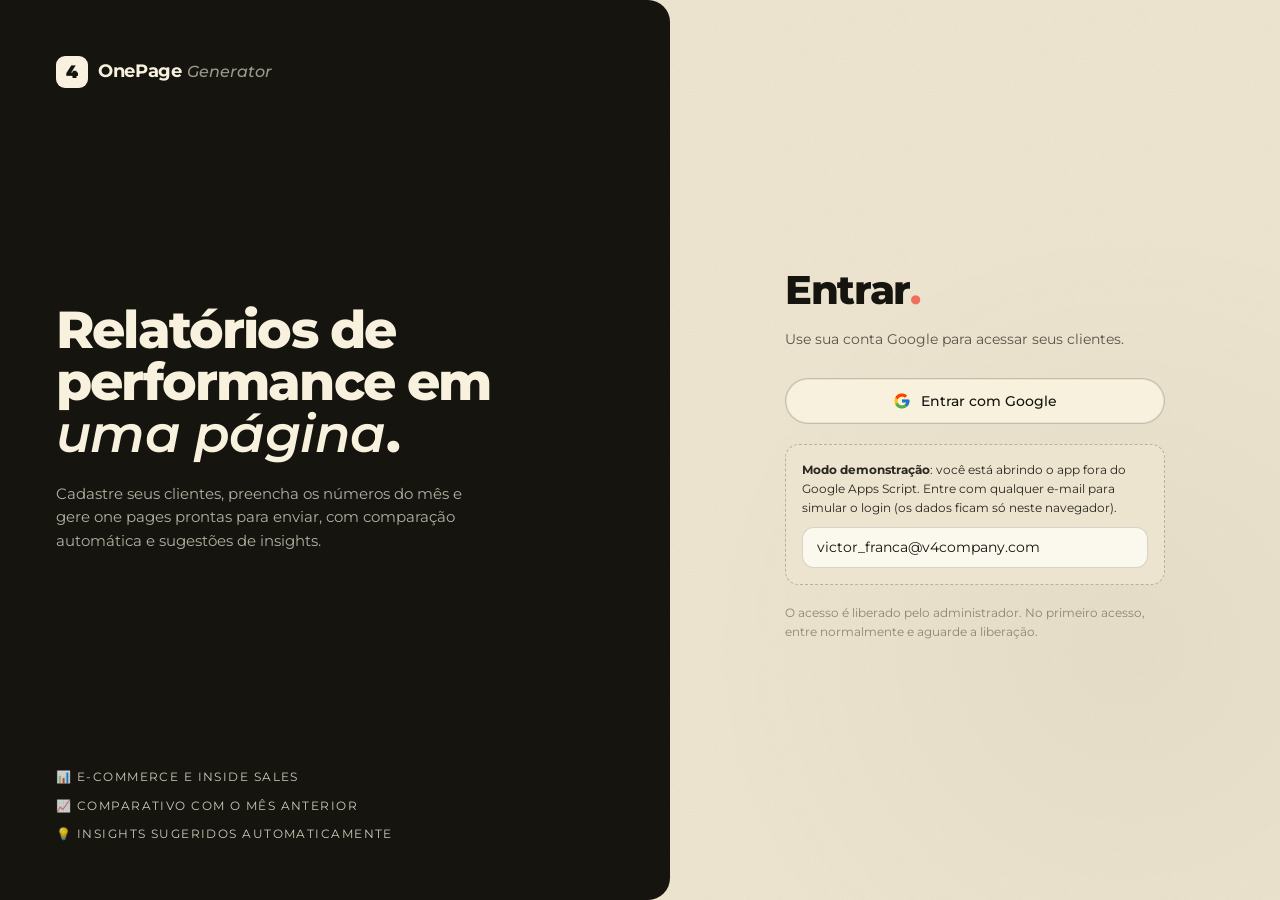
==== commit aa923bb9: "Tipografia: troca todas as fontes (app e one page) para Montserrat Co-Authored-By: Claude Sonnet 5.5" ====
--- a/public/index.html
+++ b/public/index.html
@@ -8,7 +8,7 @@
 <link rel="icon" href="data:image/svg+xml,%3Csvg xmlns='http://www.w3.org/2000/svg' viewBox='0 0 32 32'%3E%3Crect width='32' height='32' rx='9' fill='%2315140f'/%3E%3Ctext x='16' y='23' text-anchor='middle' font-family='Arial' font-weight='900' font-size='20' fill='%23f7f1de'%3E4%3C/text%3E%3Ccircle cx='26' cy='24' r='2.5' fill='%23ed6f5c'/%3E%3C/svg%3E">
 <link rel="preconnect" href="https://fonts.googleapis.com">
 <link rel="preconnect" href="https://fonts.gstatic.com" crossorigin>
-<link href="https://fonts.googleapis.com/css2?family=Inter:wght@400;500;600;700;800;900&family=Inter+Tight:wght@500;600;700;800;900&family=Playfair+Display:ital,wght@1,500;1,600;1,700&family=JetBrains+Mono:wght@400;500&display=swap" rel="stylesheet">
+<link href="https://fonts.googleapis.com/css2?family=Montserrat:ital,wght@0,400;0,500;0,600;0,700;0,800;0,900;1,400;1,500;1,600;1,700&display=swap" rel="stylesheet">
 <link rel="stylesheet" href="css/app.css">
 </head>
 <body>
--- a/public/css/app.css
+++ b/public/css/app.css
@@ -1,5 +1,5 @@
-/* Design system "Open Design" (pasta designsystem/): papel pergaminho com textura, títulos em Inter Tight
-   com itálicos em Playfair Display, coral como destaque, cartões "bone" e botões em pílula.
+/* Design system "Open Design" (pasta designsystem/): papel pergaminho com textura, títulos em Montserrat
+   com itálicos em Montserrat, coral como destaque, cartões "bone" e botões em pílula.
    A one page do cliente segue o padrão V4 próprio (REPORT_CSS em report.js). */
 :root {
   --ink: #15140f;
@@ -30,13 +30,13 @@
   --surface: #f7f1de;
   --surface2: #ece4cf;
   --shadow: 0 30px 60px -30px rgba(21, 20, 15, .18), inset 0 0 0 1px rgba(21, 20, 15, .06);
-  --serif: "Playfair Display", "Times New Roman", serif;
-  --sans: "Inter Tight", "Inter", system-ui, sans-serif;
-  --body: "Inter", system-ui, sans-serif;
-  --mono: "JetBrains Mono", "SF Mono", Menlo, monospace;
+  --serif: "Montserrat", system-ui, sans-serif;
+  --sans: "Montserrat", system-ui, sans-serif;
+  --body: "Montserrat", system-ui, sans-serif;
+  --mono: "Montserrat", system-ui, sans-serif;
 }
 * { margin:0; padding:0; box-sizing:border-box; }
-body { font-family:var(--body); background:var(--paper); color:var(--text); min-height:100vh; font-size:14px; line-height:1.55; -webkit-font-smoothing:antialiased; }
+body { font-variant-numeric:tabular-nums; font-family:var(--body); background:var(--paper); color:var(--text); min-height:100vh; font-size:14px; line-height:1.55; -webkit-font-smoothing:antialiased; }
 /* textura de papel do design system (fica por cima, sem capturar cliques) */
 body::before { content:""; position:fixed; inset:0; pointer-events:none; z-index:1; mix-blend-mode:multiply; opacity:.92;
   background-image:radial-gradient(circle at 12% 18%, rgba(106,92,56,.07) 0, transparent 28%), radial-gradient(circle at 88% 72%, rgba(106,92,56,.06) 0, transparent 32%),
@@ -67,6 +67,9 @@
 .role-badge.admin { background:var(--accent2); }
 .btn-ghost-dark { background:transparent; border:1px solid var(--border2); color:var(--ink); border-radius:999px; padding:6px 14px; font-size:12px; font-weight:500; cursor:pointer; font-family:var(--sans); }
 .btn-ghost-dark:hover { background:rgba(21,20,15,.05); }
+.saving { font-family:var(--mono); font-size:11px; color:var(--muted); display:inline-flex; align-items:center; gap:8px; white-space:nowrap; }
+.saving[hidden] { display:none; }
+.saving::before { content:""; width:11px; height:11px; border-radius:50%; border:1px dashed var(--border2); border-top:2px solid var(--accent); animation:spin .9s linear infinite; }
 .demo-banner { background:var(--paper-dark); border-bottom:1px solid var(--border); color:var(--ink-soft); font-family:var(--sans); font-size:11px; letter-spacing:.06em; padding:8px 40px; text-align:center; position:relative; z-index:2; }
 .demo-banner code { font-family:var(--mono); background:var(--paper); padding:1px 5px; border-radius:4px; }
 
@@ -179,6 +182,8 @@
 .w-slot .w-plat { min-width:92px; text-align:center; }
 .w-val { flex:1; min-width:0; overflow:hidden; text-overflow:ellipsis; white-space:nowrap; color:var(--ink); font-weight:600; }
 .w-val small { color:var(--muted2); font-weight:400; margin-left:6px; font-family:var(--mono); font-size:11px; }
+.w-slot.warn { background:var(--accent-tint); }
+.w-warn { display:block; font-family:var(--body); font-size:11.5px; font-weight:500; color:var(--danger); white-space:normal; margin-top:2px; }
 .w-val em { color:var(--muted2); font-weight:400; font-family:var(--serif); font-style:italic; }
 
 /* ── RELATÓRIO COM IA ── */
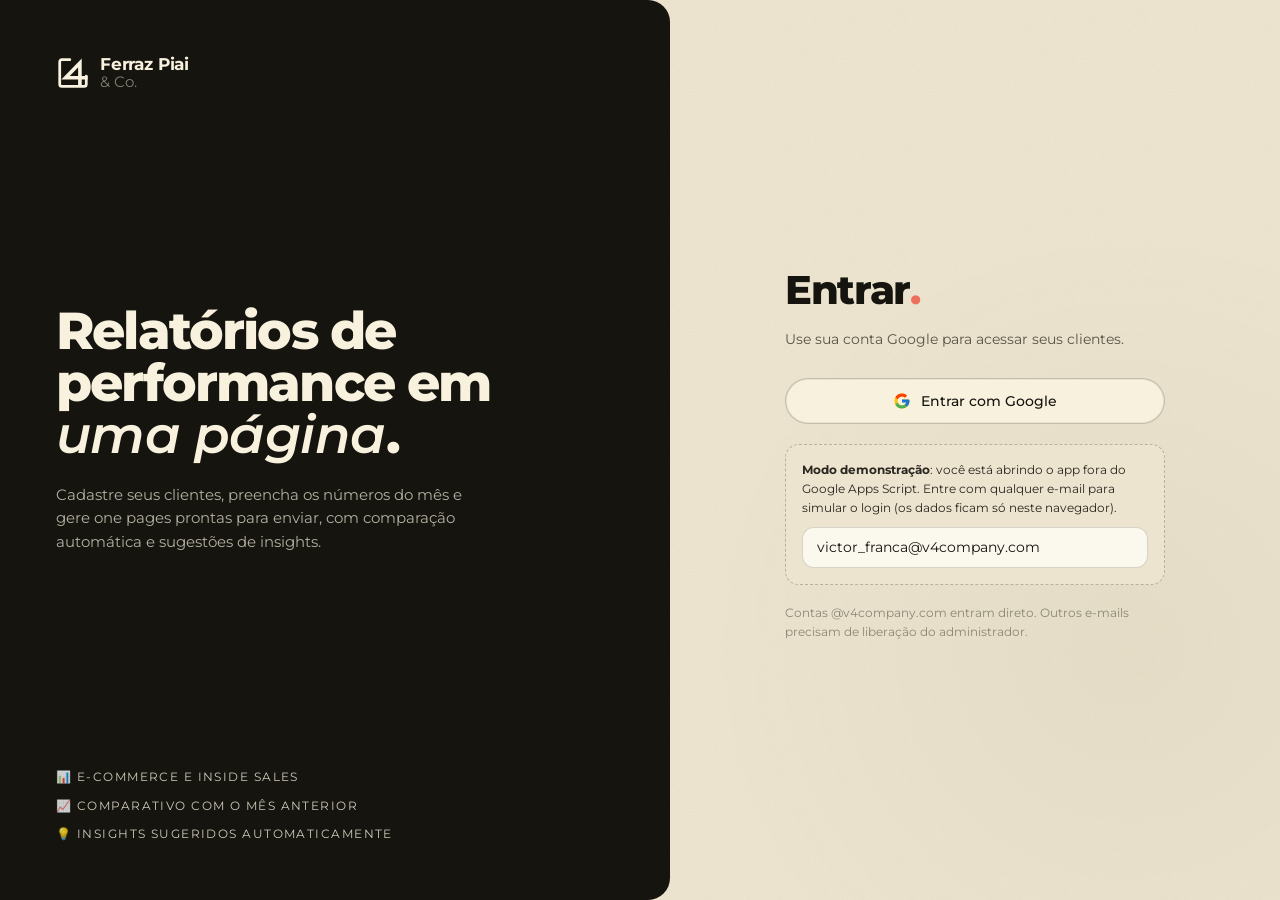
==== commit 689ebf45: "Respostas aos chamados, logo Ferraz Piai & Co. e contas sem gasto recente - Mestre responde cada bug" ====
--- a/public/index.html
+++ b/public/index.html
@@ -5,7 +5,7 @@
 <meta name="viewport" content="width=device-width, initial-scale=1.0">
 <title>OnePage Generator</title>
 <meta name="theme-color" content="#efe7d2">
-<link rel="icon" href="data:image/svg+xml,%3Csvg xmlns='http://www.w3.org/2000/svg' viewBox='0 0 32 32'%3E%3Crect width='32' height='32' rx='9' fill='%2315140f'/%3E%3Ctext x='16' y='23' text-anchor='middle' font-family='Arial' font-weight='900' font-size='20' fill='%23f7f1de'%3E4%3C/text%3E%3Ccircle cx='26' cy='24' r='2.5' fill='%23ed6f5c'/%3E%3C/svg%3E">
+<link rel="icon" href="data:image/svg+xml,%3Csvg xmlns='http://www.w3.org/2000/svg' viewBox='0 0 32 32'%3E%3Crect width='32' height='32' rx='7' fill='%2315140f'/%3E%3Cg transform='translate(4 4) scale(.75)' fill='none' stroke='%23f7f1de'%3E%3Cpath d='M13 3.5H5.5a2 2 0 0 0-2 2v21a2 2 0 0 0 2 2h21a2 2 0 0 0 2-2V19' stroke-width='2.6' stroke-linecap='round'/%3E%3Cpath d='M22.5 26V6.5L9 20.5h19' stroke-width='3.4' stroke-linecap='square'/%3E%3C/g%3E%3C/svg%3E">
 <link rel="preconnect" href="https://fonts.googleapis.com">
 <link rel="preconnect" href="https://fonts.gstatic.com" crossorigin>
 <link href="https://fonts.googleapis.com/css2?family=Montserrat:ital,wght@0,400;0,500;0,600;0,700;0,800;0,900;1,400;1,500;1,600;1,700&display=swap" rel="stylesheet">
--- a/public/css/app.css
+++ b/public/css/app.css
@@ -48,8 +48,12 @@
 /* ── MARCA ── */
 .brand { display:inline-flex; align-items:center; gap:10px; cursor:pointer; white-space:nowrap; }
 .brand-mark { width:32px; height:32px; border-radius:9px; background:var(--ink); color:var(--bone); font-family:var(--sans); font-weight:900; font-size:18px; line-height:32px; text-align:center; flex-shrink:0; }
-.brand-name { font-family:var(--sans); font-size:18px; font-weight:700; letter-spacing:-.02em; color:var(--ink); }
-.brand-sub { font-family:var(--serif); font-style:italic; font-size:16px; font-weight:500; color:var(--muted); margin-left:-4px; }
+.brand-logo { display:inline-flex; align-items:center; gap:10px; color:var(--ink); }
+.brand-icon { width:34px; height:34px; flex-shrink:0; }
+.brand-text { display:flex; flex-direction:column; line-height:1.05; }
+.brand-name { font-family:var(--sans); font-size:17px; font-weight:700; letter-spacing:-.01em; color:inherit; }
+.brand-sub { font-family:var(--sans); font-size:15px; font-weight:400; color:inherit; opacity:.8; }
+.login-side .brand-logo { color:var(--bone); }
 
 /* ── TOPBAR ── */
 .topbar { background:var(--paper); padding:0 40px; height:66px; display:flex; align-items:center; gap:36px; position:sticky; top:0; z-index:50; border-bottom:1px solid var(--border); }
@@ -347,7 +351,7 @@
   .back-bar { top:58px; padding:10px 16px; }
   .brand-name { font-size:15px; }
   .brand-mark { width:28px; height:28px; line-height:28px; font-size:16px; }
-  .brand-sub, .topbar-user .who, .topbar-user .role-badge, .topbar-user .avatar { display:none; }
+  .brand-sub, .topbar-user .who { display:none; }
   .topnav { gap:0; min-width:0; }
   .nav-link { padding:0 8px; white-space:nowrap; font-size:13px; }
   .nav-link.active::after { left:8px; right:8px; }
@@ -365,3 +369,143 @@
   body { background:#fff; }
   body::before { display:none; }
 }
+
+/* ── Perfil na barra do topo + menu ───────────────────────── */
+.ic { flex-shrink:0; }
+.me-wrap { position:relative; }
+.me { display:flex; align-items:center; gap:10px; background:transparent; border:1px solid transparent; border-radius:14px; padding:5px 10px 5px 5px; cursor:pointer; color:var(--ink); text-align:left; transition:background .15s ease, border-color .15s ease; }
+.me:hover, .me[aria-expanded="true"] { background:var(--field); border-color:var(--border); }
+.me:focus-visible { outline:2px solid var(--accent); outline-offset:2px; }
+.me-pic { position:relative; display:inline-flex; }
+.me-pic .avatar { width:36px; height:36px; font-size:14px; box-shadow:0 0 0 2px var(--bone); }
+.me-dot { position:absolute; top:-1px; left:-1px; width:11px; height:11px; border-radius:50%; background:var(--accent); box-shadow:0 0 0 2px var(--paper); }
+.me-text { display:flex; flex-direction:column; line-height:1.2; min-width:0; }
+.me-text strong { font-size:13.5px; font-weight:700; color:var(--ink); white-space:nowrap; overflow:hidden; text-overflow:ellipsis; max-width:190px; }
+.me-text small { font-size:11.5px; color:var(--muted2); white-space:nowrap; overflow:hidden; text-overflow:ellipsis; max-width:190px; }
+.me-chev { color:var(--muted2); display:inline-flex; transition:transform .15s ease; }
+.me[aria-expanded="true"] .me-chev { transform:rotate(180deg); }
+.me-menu { position:absolute; right:0; top:calc(100% + 8px); width:280px; background:var(--bone); border:1px solid var(--border); border-radius:16px; box-shadow:0 30px 60px -24px rgba(21,20,15,.35); padding:8px; z-index:60; animation:pop .14s ease-out; }
+.me-head { display:flex; gap:12px; align-items:center; padding:10px 10px 14px; margin-bottom:6px; border-bottom:1px solid var(--line); }
+.me-head .avatar { width:42px; height:42px; font-size:16px; }
+.me-head strong { display:block; font-size:14px; color:var(--ink); }
+.me-head small { display:block; font-size:11.5px; color:var(--muted2); margin-bottom:6px; word-break:break-all; }
+.me-item { display:flex; align-items:center; gap:12px; width:100%; background:none; border:none; border-radius:10px; padding:10px; font-size:13.5px; font-weight:500; color:var(--ink); cursor:pointer; text-align:left; }
+.me-item:hover, .me-item:focus-visible { background:var(--surface2); outline:none; }
+.me-item .ic { color:var(--muted); }
+.me-item span:first-of-type { flex:1; }
+.me-item .count { min-width:20px; padding:0 6px; border-radius:999px; background:var(--accent); color:#fff; font-size:11px; line-height:20px; text-align:center; font-weight:700; }
+.me-sep { height:1px; background:var(--line); margin:6px 4px; }
+
+/* ── Editar perfil ───────────────────────────────────────── */
+.pf-photo { display:flex; align-items:center; gap:20px; margin-bottom:22px; }
+.pf-avatar .avatar { width:84px; height:84px; font-size:32px; box-shadow:0 0 0 4px var(--bone), 0 0 0 5px var(--border); }
+.pf-photo-actions { display:flex; flex-direction:column; align-items:flex-start; gap:8px; }
+.pf-file-btn { display:inline-flex; align-items:center; gap:8px; cursor:pointer; }
+.pf-hint { color:var(--muted2); font-size:12px; }
+
+/* ── Sugestões/Bug ───────────────────────────────────────── */
+.fb-modal { max-width:720px; }
+.fb-head { display:flex; align-items:center; justify-content:space-between; padding:20px 24px; border-bottom:1px solid var(--line); }
+.fb-head h2 { display:flex; align-items:center; gap:10px; font-size:19px; font-weight:700; letter-spacing:-.01em; color:var(--ink); }
+.fb-body { padding:8px 24px 18px; }
+.fb-label { display:block; font-size:11px; font-weight:700; text-transform:uppercase; letter-spacing:.12em; color:var(--muted); margin:20px 0 10px; }
+.fb-label .req { color:var(--accent-dark); }
+.fb-opt { color:var(--muted2); margin-top:4px; }
+.fb-types { display:grid; grid-template-columns:1fr 1fr; gap:12px; }
+.fb-type { display:flex; flex-direction:column; align-items:flex-start; gap:4px; text-align:left; background:var(--field); border:1px solid var(--border); border-radius:14px; padding:14px 16px; cursor:pointer; color:var(--ink); transition:border-color .15s ease, background .15s ease, box-shadow .15s ease; }
+.fb-type .ic { color:var(--muted); margin-bottom:4px; }
+.fb-type strong { font-size:14px; font-weight:700; }
+.fb-type span { font-size:12.5px; color:var(--muted2); }
+.fb-type:hover { border-color:var(--border2); background:var(--bone); }
+.fb-type:focus-visible { outline:2px solid var(--accent); outline-offset:2px; }
+.fb-type.on { border-color:var(--accent); background:var(--accent-tint); box-shadow:0 0 0 1px var(--accent); }
+.fb-type.on .ic { color:var(--accent-dark); }
+.fb-text-wrap { position:relative; }
+.fb-text-wrap textarea { width:100%; min-height:130px; resize:vertical; background:var(--field); border:1px solid var(--border); border-radius:14px; padding:14px 40px 14px 16px; font:inherit; font-size:14px; color:var(--text); outline:none; transition:min-height .2s ease; }
+.fb-text-wrap.big textarea { min-height:340px; }
+.fb-text-wrap textarea:focus { border-color:var(--accent); box-shadow:0 0 0 3px rgba(237,111,92,.18); }
+.fb-text-wrap textarea::placeholder { color:var(--placeholder); }
+.fb-expand { position:absolute; top:10px; right:10px; width:26px; height:26px; display:inline-flex; align-items:center; justify-content:center; border:none; background:transparent; color:var(--muted2); border-radius:8px; cursor:pointer; }
+.fb-expand:hover { background:var(--surface2); color:var(--ink); }
+.fb-count { display:flex; justify-content:space-between; gap:12px; margin-top:6px; font-size:12px; color:var(--muted2); }
+.fb-min { color:var(--danger); font-weight:600; }
+.fb-sep { border-top:1px dashed var(--border2); margin:22px 0 4px; }
+.fb-hint { font-size:12px; color:var(--muted2); margin-top:6px; }
+.fb-hint kbd { font-family:inherit; font-size:11px; border:1px solid var(--border2); border-radius:5px; padding:0 5px; background:var(--field); }
+.fb-files { display:flex; flex-wrap:wrap; gap:10px; }
+.fb-thumb { position:relative; width:96px; height:72px; border-radius:10px; overflow:hidden; border:1px solid var(--border); background:var(--surface2); padding:0; cursor:pointer; }
+.fb-thumb img { width:100%; height:100%; object-fit:cover; display:block; }
+.fb-thumb.broken::after { content:"anexo indisponível"; position:absolute; inset:0; display:flex; align-items:center; justify-content:center; font-size:10px; color:var(--muted2); text-align:center; }
+.fb-thumb-x { position:absolute; top:4px; right:4px; width:22px; height:22px; border-radius:50%; border:none; background:rgba(21,20,15,.72); color:#fff; display:inline-flex; align-items:center; justify-content:center; cursor:pointer; }
+.fb-thumb-x .ic { width:13px; height:13px; }
+.fb-add { width:96px; height:72px; border:1px dashed var(--border2); border-radius:10px; display:flex; flex-direction:column; align-items:center; justify-content:center; gap:4px; font-size:11px; font-weight:600; color:var(--muted); cursor:pointer; text-align:center; padding:4px; }
+.fb-add:hover { border-color:var(--accent); color:var(--accent-dark); background:var(--field); }
+.fb-foot { display:flex; align-items:center; gap:10px; padding:16px 24px 20px; border-top:1px solid var(--line); }
+.fb-status { flex:1; font-size:12.5px; font-weight:600; color:var(--danger); }
+.btn-primary:disabled { opacity:.45; cursor:not-allowed; box-shadow:none; transform:none; }
+
+/* ── Caixa de bugs e sugestões (mestre) ──────────────────── */
+.fb-toolbar { justify-content:space-between; flex-wrap:wrap; }
+.chips { display:flex; flex-wrap:wrap; gap:8px; }
+.toggle-chip.on { background:var(--ink); border-color:var(--ink); color:var(--bone); }
+.chip-n { opacity:.7; margin-left:2px; }
+.fb-list { display:grid; gap:14px; }
+.fb-card { background:var(--surface); border:1px solid var(--border); border-left:3px solid var(--mustard); border-radius:16px; padding:18px 20px; box-shadow:var(--shadow); }
+.fb-card.is-bug { border-left-color:var(--danger); }
+.fb-card.st-feito, .fb-card.st-arquivado { opacity:.72; }
+.fb-card-head { display:flex; justify-content:space-between; align-items:flex-start; gap:12px; flex-wrap:wrap; }
+.fb-pill { display:inline-flex; align-items:center; gap:6px; font-size:11.5px; font-weight:600; padding:4px 10px; border-radius:999px; background:var(--mustard-tint); color:var(--ink-soft); }
+.fb-pill .ic { width:14px; height:14px; }
+.fb-pill.t-bug { background:#f3d2c9; color:var(--danger); }
+.fb-pill.t-nova { background:var(--accent2-tint); color:var(--accent2); }
+.fb-card-text { margin:14px 0 10px; white-space:pre-wrap; font-size:14px; color:var(--text); }
+.fb-card-where { display:inline-flex; align-items:center; gap:6px; font-size:12px; color:var(--muted); background:var(--surface2); padding:3px 10px; border-radius:999px; }
+.fb-card-files { display:flex; flex-wrap:wrap; gap:10px; margin-top:12px; }
+.fb-card-foot { display:flex; justify-content:space-between; align-items:center; gap:12px; margin-top:14px; padding-top:12px; border-top:1px solid var(--line); font-size:12px; }
+.fb-status-sel { width:auto; }
+.empty .big .ic { width:30px; height:30px; color:var(--muted2); }
+.lightbox { align-items:center; padding:24px; }
+.lightbox-fig { max-width:min(1100px, 100%); margin:auto; }
+.lightbox-fig img { max-width:100%; max-height:78vh; display:block; margin:0 auto; border-radius:12px; box-shadow:0 40px 80px -30px rgba(0,0,0,.6); background:#fff; }
+.lightbox-fig figcaption { display:flex; align-items:center; gap:10px; justify-content:center; margin-top:14px; color:var(--bone); font-size:13px; }
+.lightbox-fig figcaption span { margin-right:auto; }
+@media (max-width:760px) {
+  .me { padding:3px; }
+  .me-text, .me-chev { display:none; }
+  .me-menu { right:-4px; }
+  .fb-types { grid-template-columns:1fr; }
+  .fb-body, .fb-head, .fb-foot { padding-left:16px; padding-right:16px; }
+  .fb-foot { flex-wrap:wrap; }
+  .fb-status { flex-basis:100%; }
+  .pf-photo { flex-direction:column; align-items:flex-start; }
+}
+
+/* ── Respostas aos chamados ──────────────────────────────── */
+.reply-modal { max-width:540px; }
+.reply-head { display:flex; gap:14px; align-items:center; padding:24px 28px 4px; }
+.reply-badge { width:46px; height:46px; border-radius:14px; background:var(--accent-tint); color:var(--accent-dark); display:inline-flex; align-items:center; justify-content:center; flex-shrink:0; }
+.reply-badge .ic { width:22px; height:22px; }
+.reply-head h2 { font-size:21px; font-weight:800; letter-spacing:-.02em; color:var(--ink); }
+.reply-head p { font-size:12.5px; color:var(--muted2); }
+.reply-orig { border-left:2px solid var(--border2); padding:2px 0 2px 14px; margin-bottom:18px; }
+.reply-orig .fb-label { margin:0 0 4px; }
+.reply-orig p { color:var(--muted); font-size:13.5px; white-space:pre-wrap; }
+.reply-ans { background:var(--field); border:1px solid var(--border); border-radius:14px; padding:16px; }
+.reply-ans p { margin-top:12px; white-space:pre-wrap; font-size:14.5px; color:var(--ink); }
+.fb-reply { margin-top:14px; background:var(--field); border:1px solid var(--border); border-radius:12px; padding:12px 14px; }
+.fb-reply-head { display:flex; align-items:center; gap:8px; flex-wrap:wrap; font-size:12.5px; color:var(--ink); }
+.fb-reply-head .ic { width:15px; height:15px; color:var(--accent-dark); }
+.fb-reply-head .muted { margin-left:auto; font-size:11.5px; }
+.fb-reply p { margin-top:6px; white-space:pre-wrap; font-size:13.5px; }
+.fb-reply-seen { font-size:10.5px; font-weight:700; text-transform:uppercase; letter-spacing:.08em; padding:2px 8px; border-radius:999px; background:var(--mustard-tint); color:var(--warn); }
+.fb-reply-seen.on { background:var(--accent2-tint); color:var(--success); }
+.fb-reply-form { margin-top:14px; }
+.fb-reply-form .fb-label { margin:0 0 8px; }
+.fb-reply-form textarea { width:100%; min-height:96px; resize:vertical; }
+.fb-reply-actions { display:flex; justify-content:flex-end; gap:8px; margin-top:8px; }
+.fb-card-foot .btn-sm { margin-left:auto; }
+.fb-st { font-size:11px; font-weight:700; text-transform:uppercase; letter-spacing:.08em; padding:4px 10px; border-radius:999px; background:var(--surface2); color:var(--muted); }
+.fb-st.st-analise { background:var(--mustard-tint); color:var(--warn); }
+.fb-st.st-feito { background:var(--accent2-tint); color:var(--success); }
+.w-idle { display:block; font-size:11.5px; font-weight:500; color:var(--warn); white-space:normal; margin-top:2px; }
+.w-idle-tag { font-size:10.5px; font-weight:600; color:var(--warn); background:var(--mustard-tint); padding:1px 7px; border-radius:999px; margin-left:4px; white-space:nowrap; }
